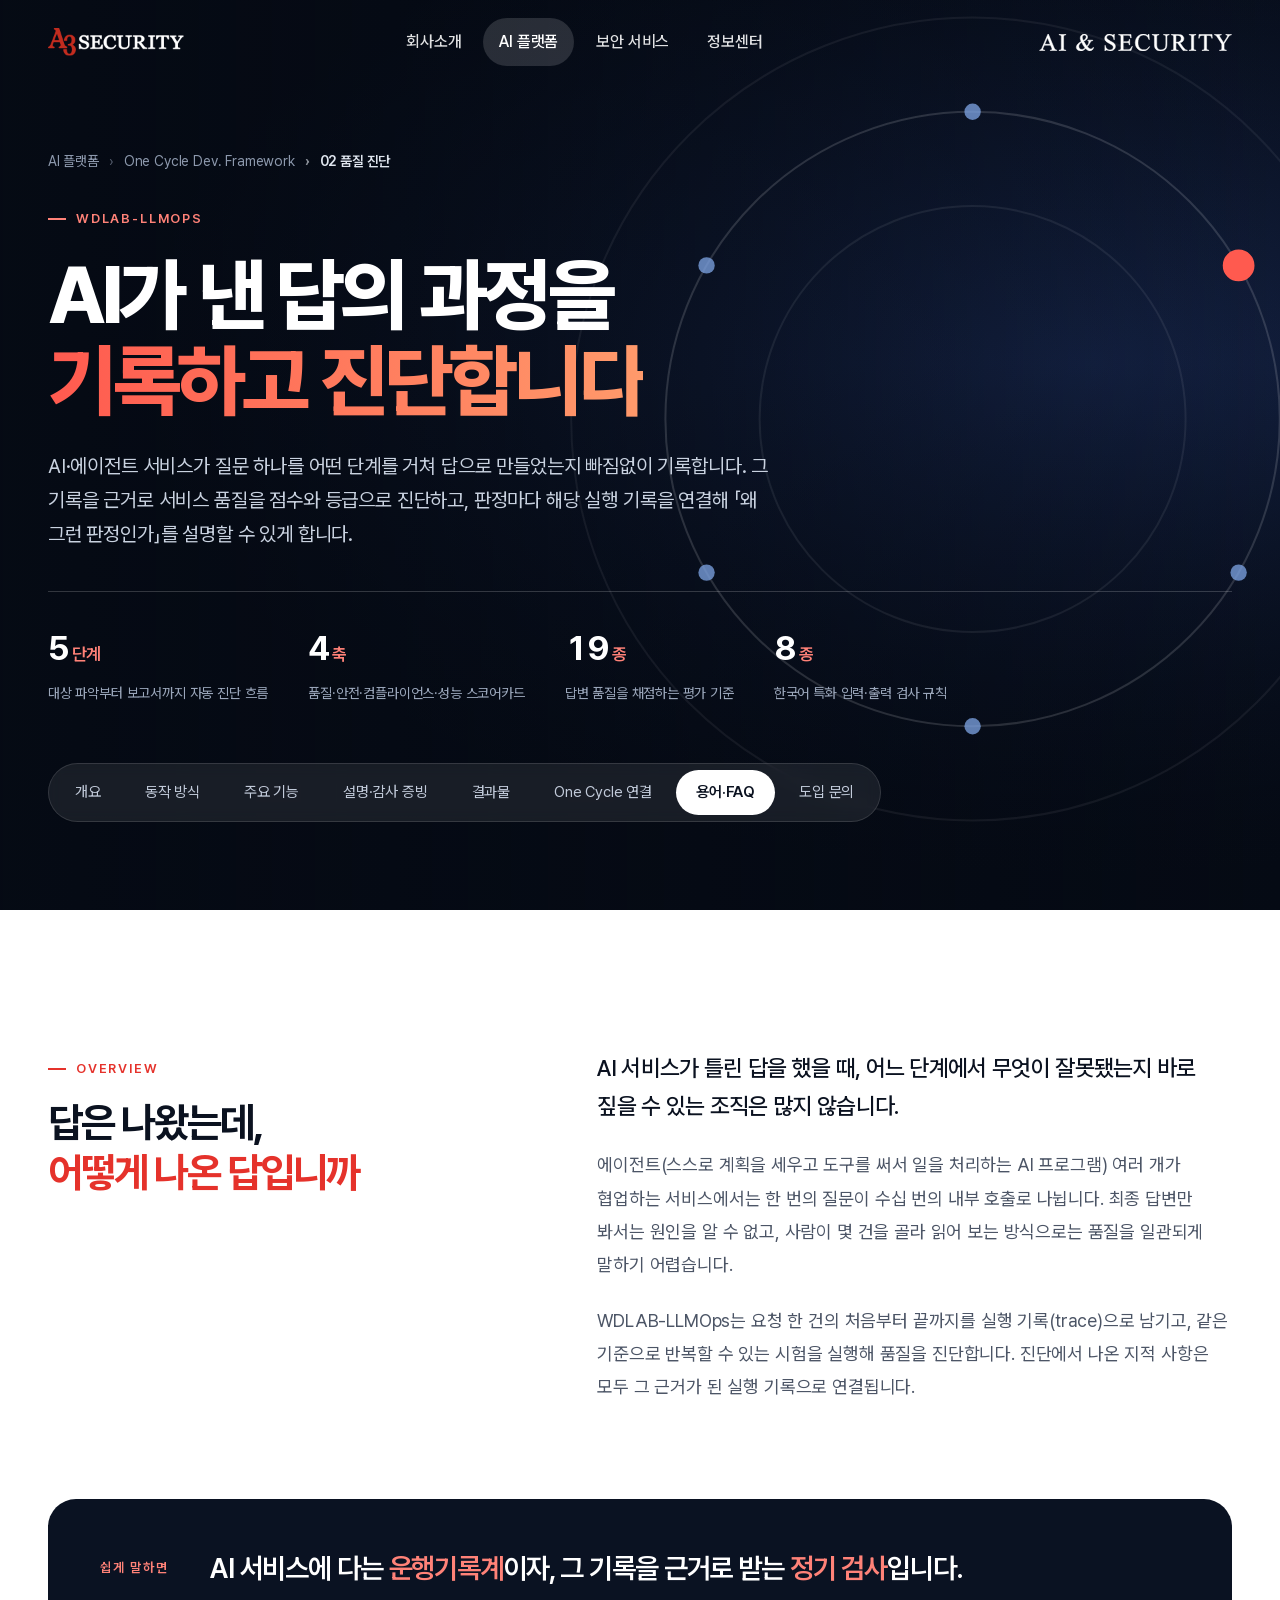
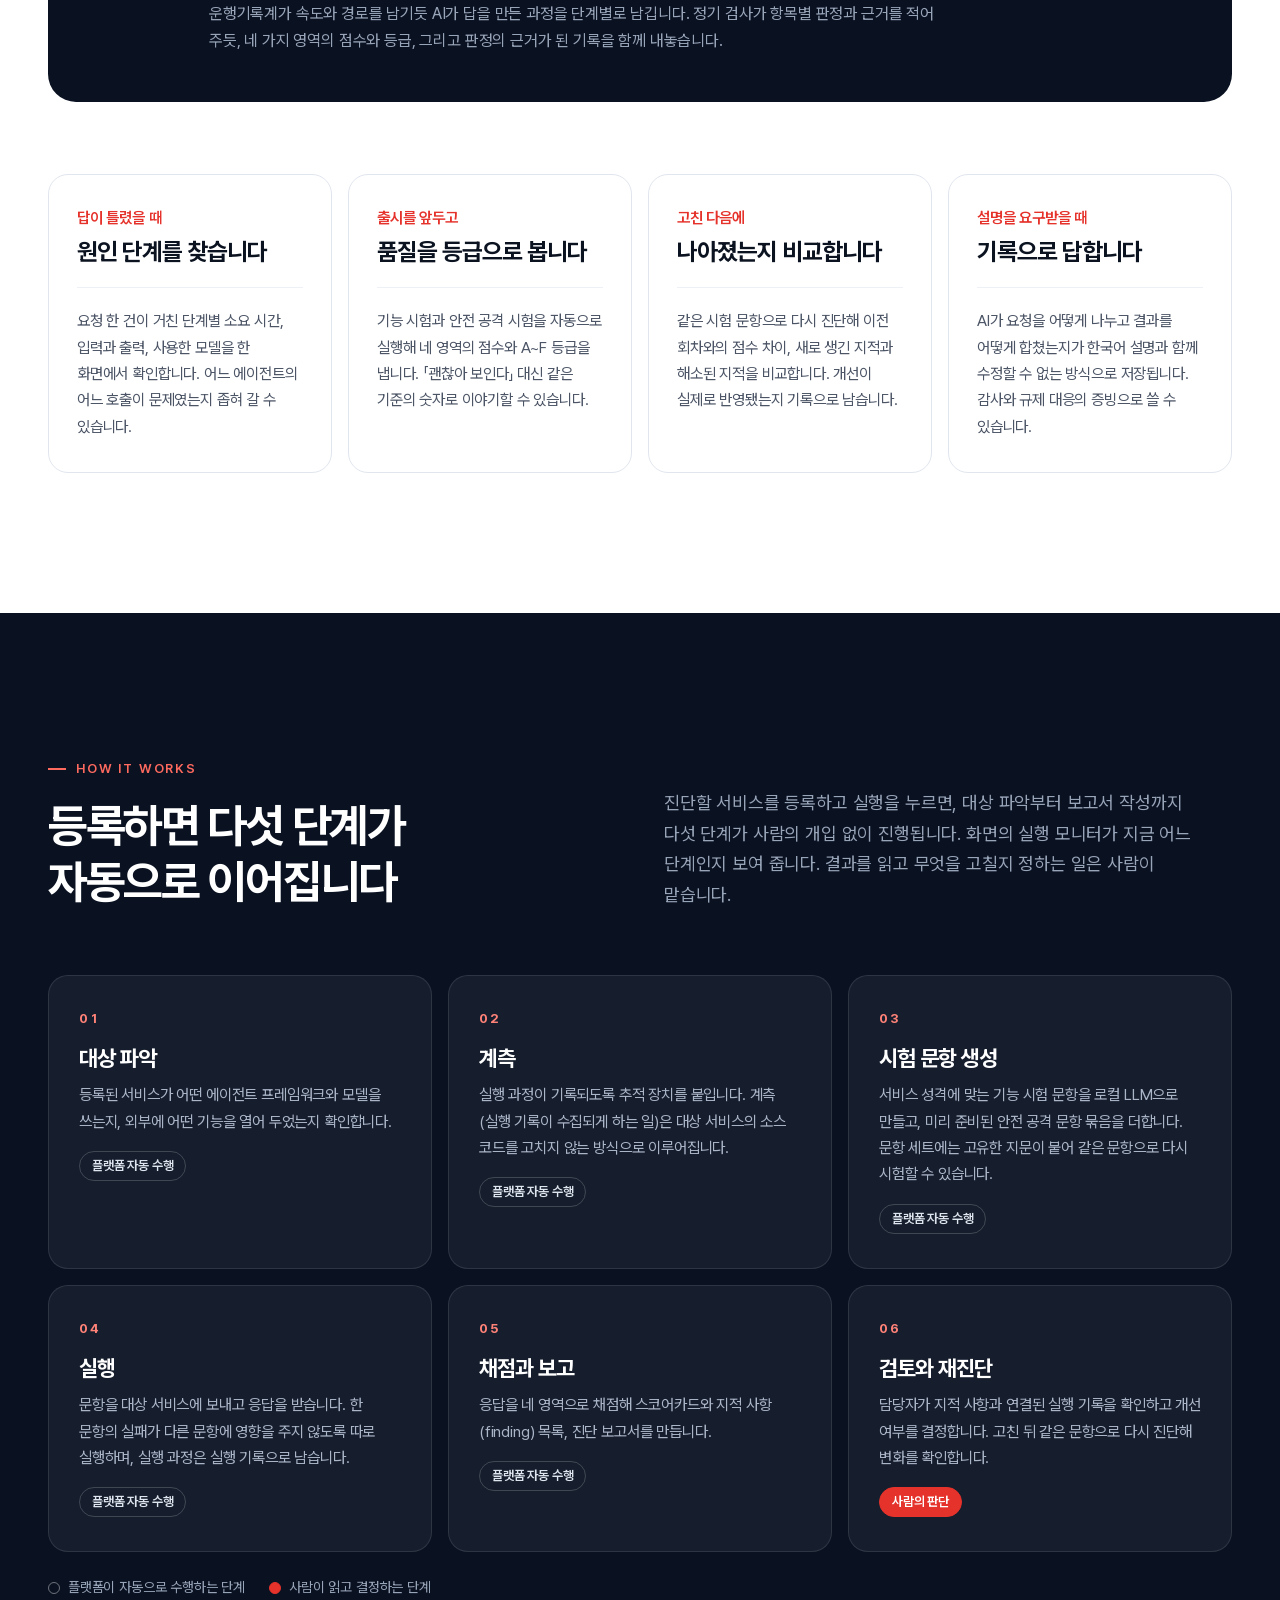
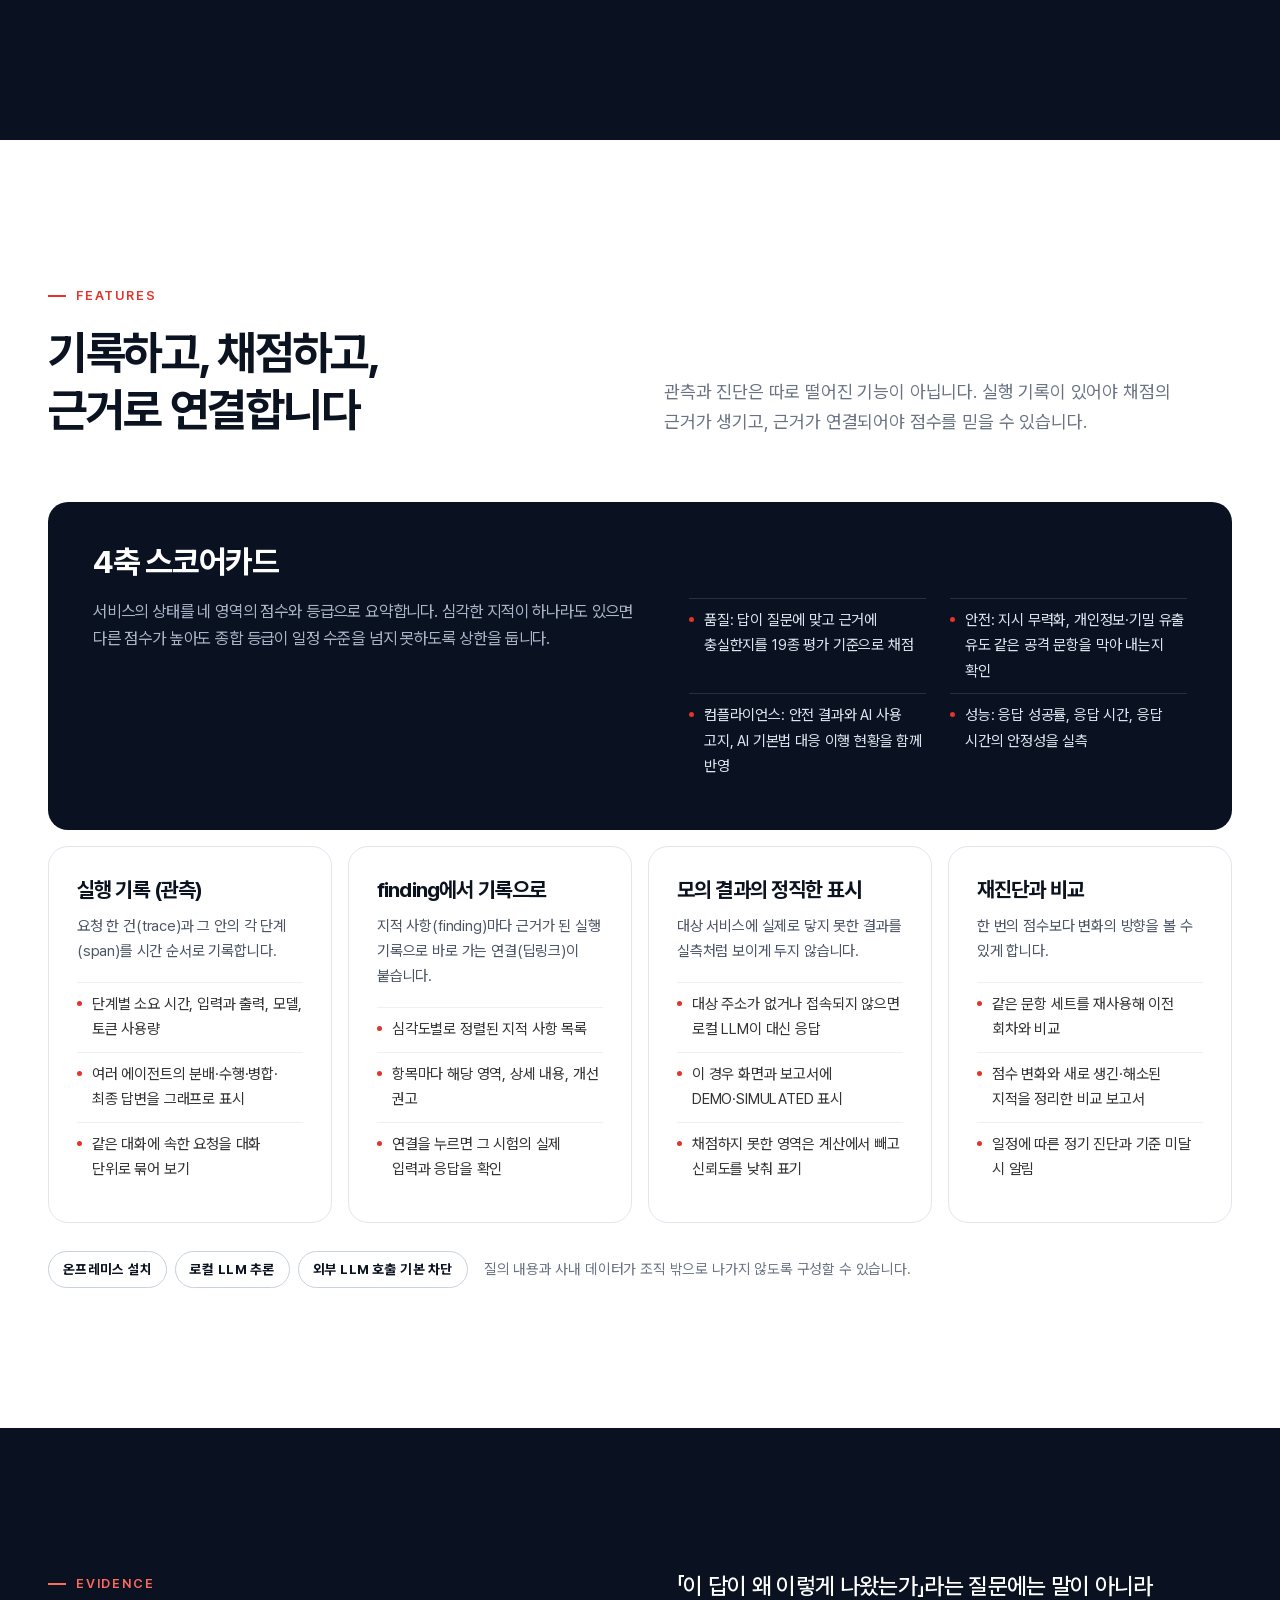
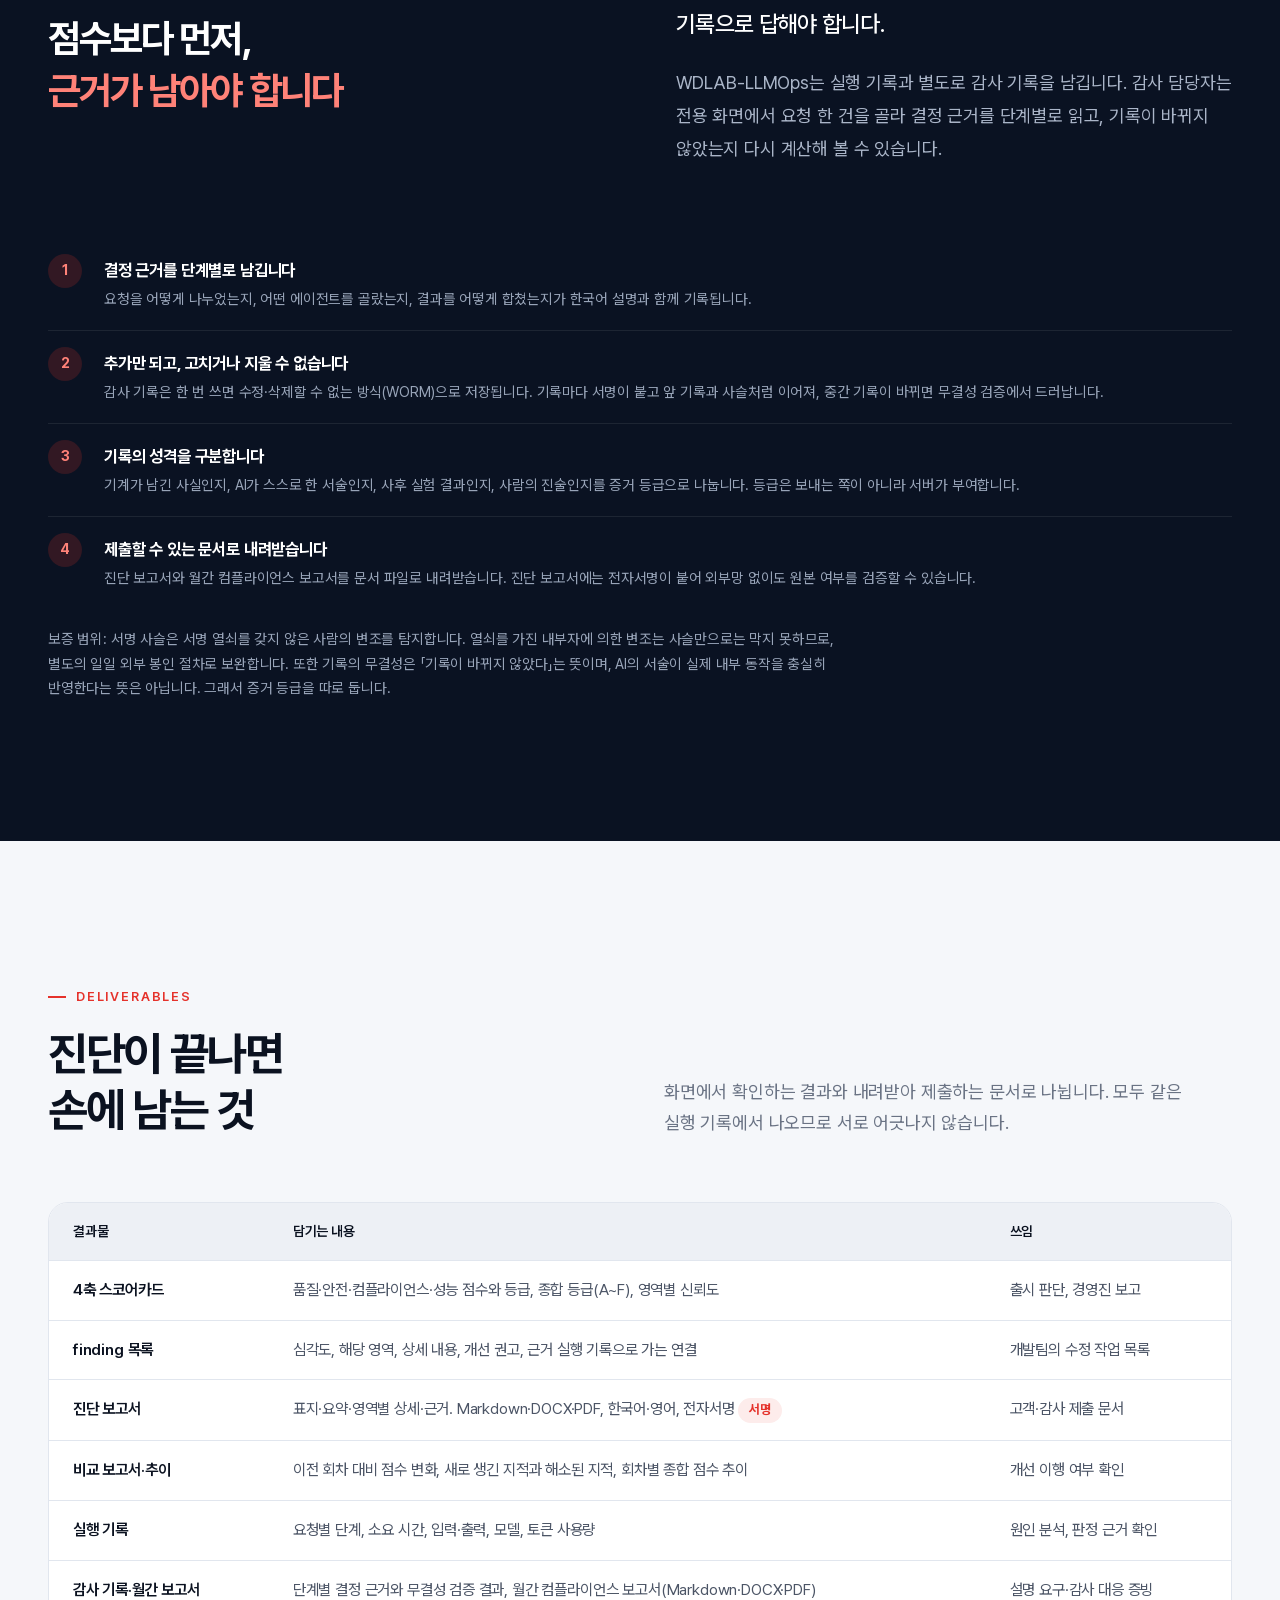
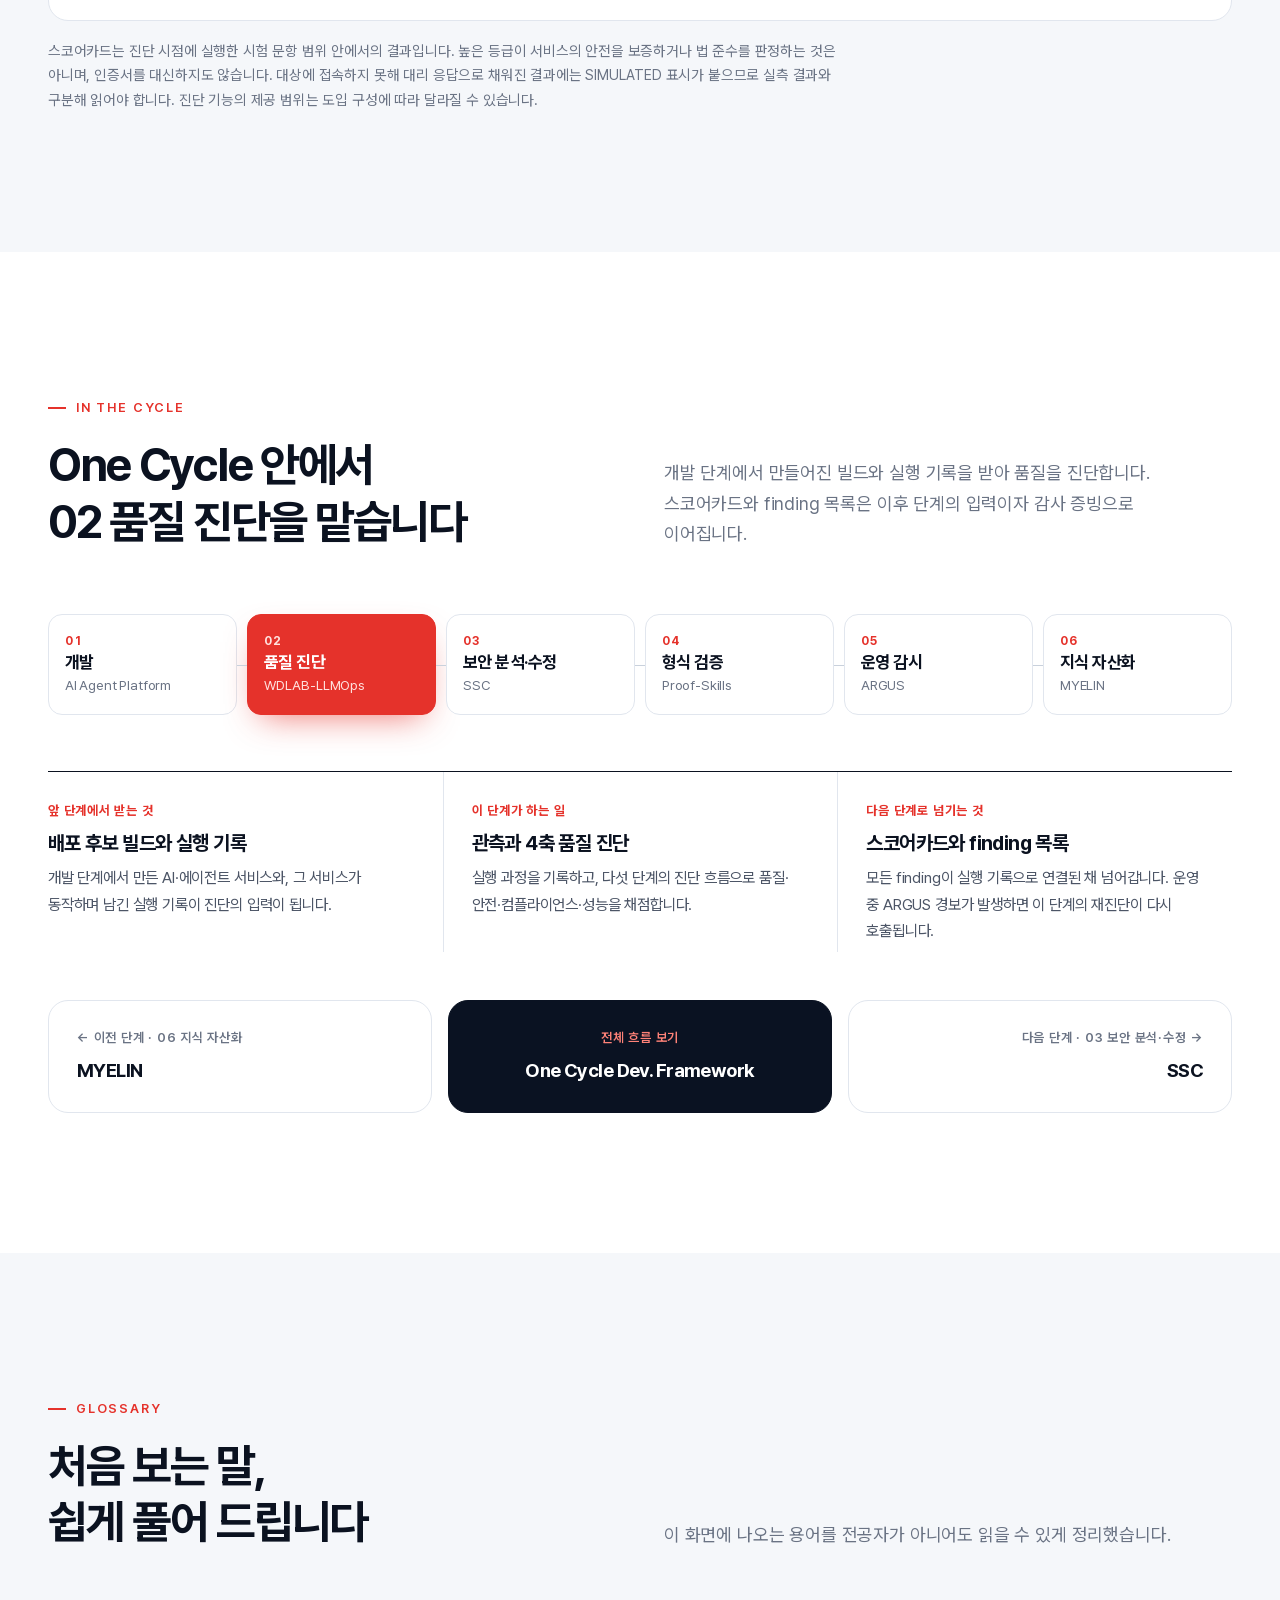
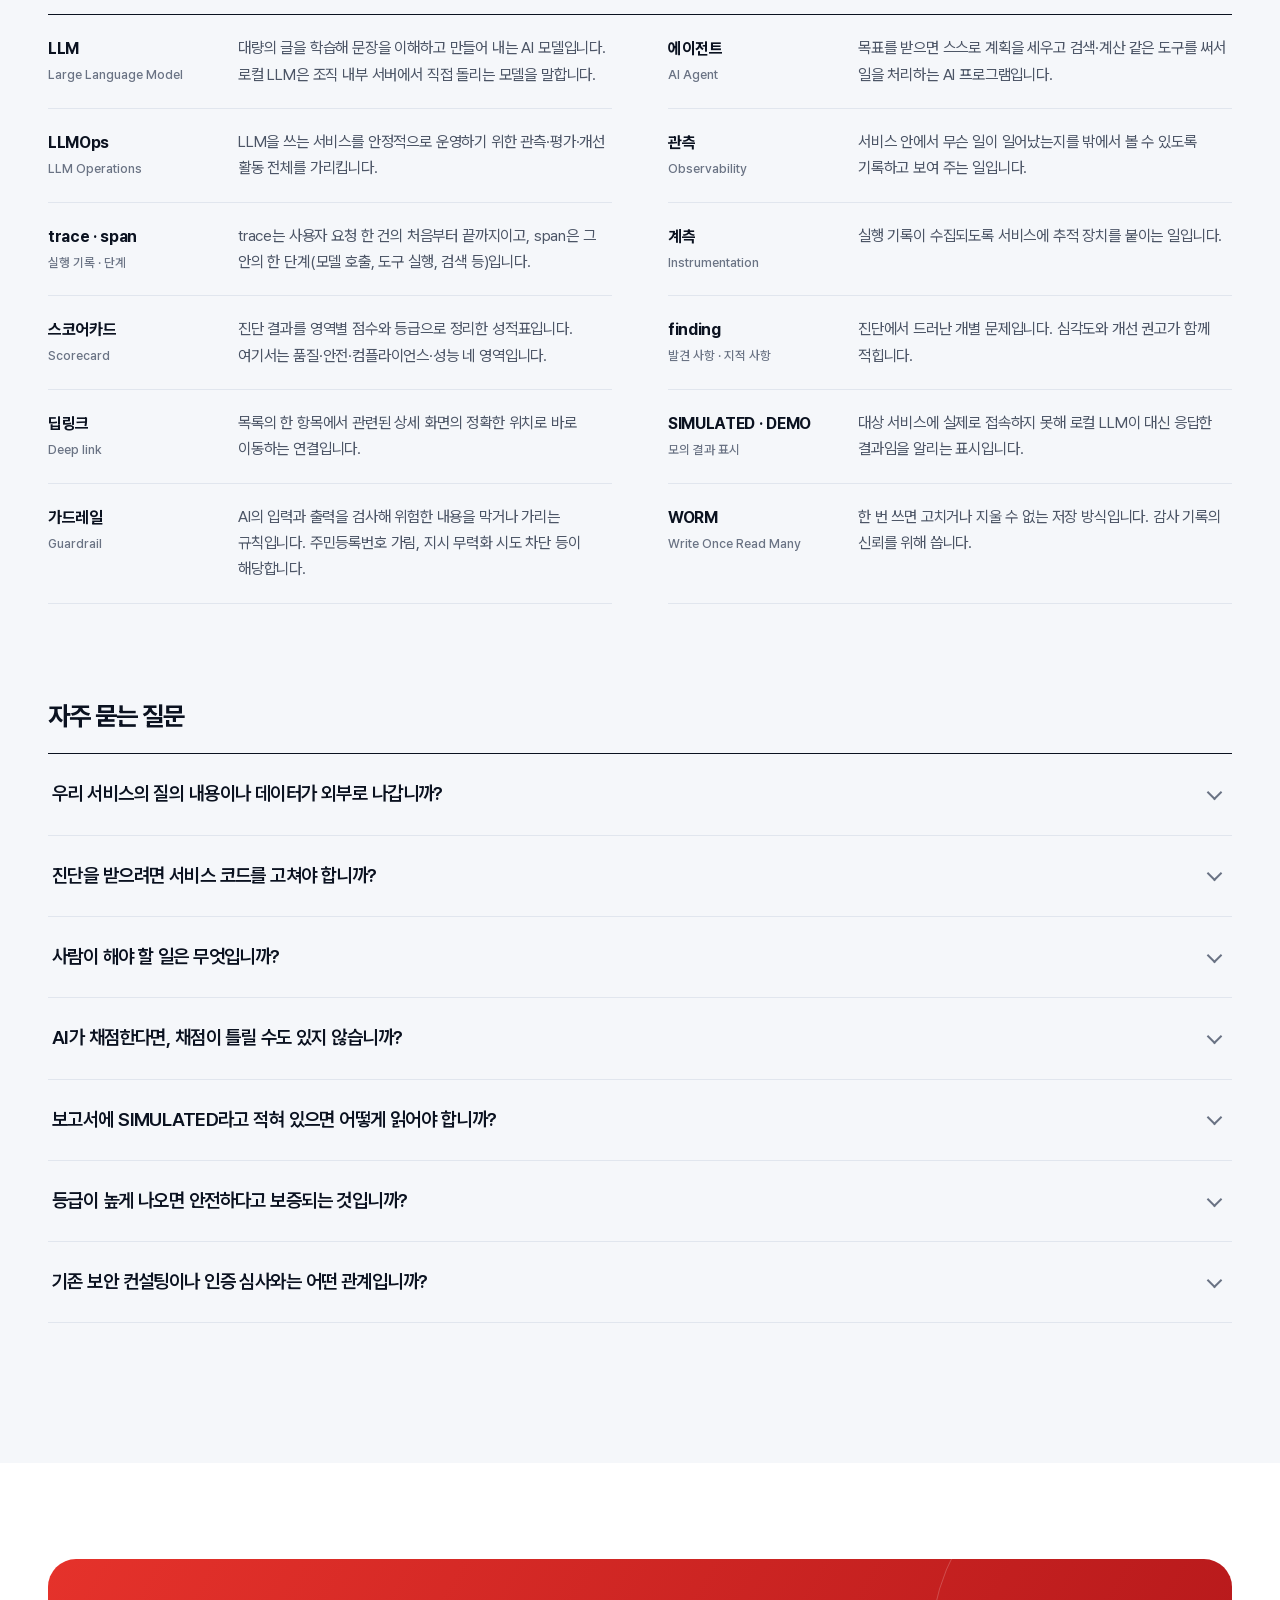
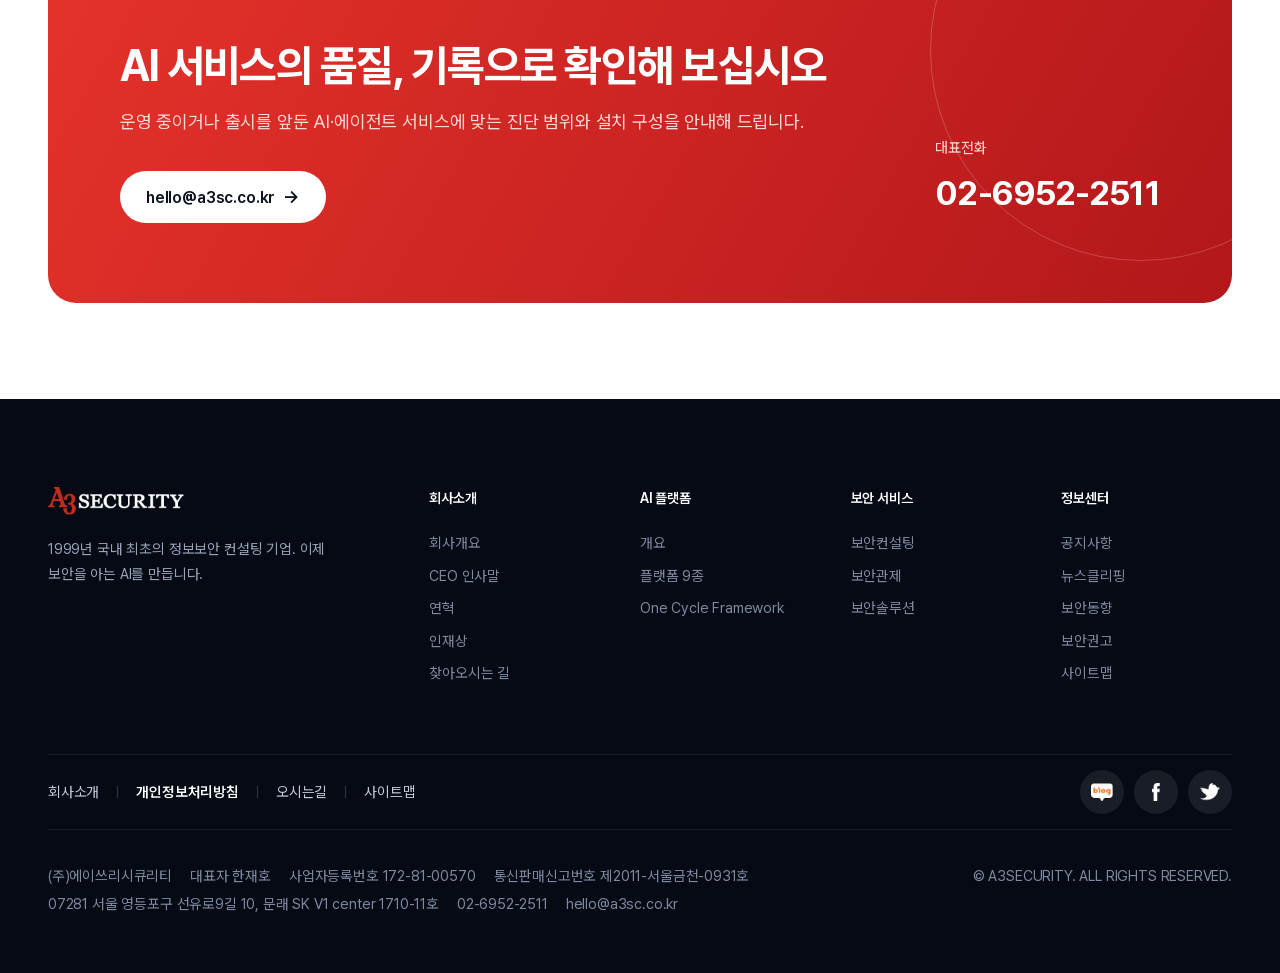
==== ISMA3SC003M6.html @ e101cd84 "Add WDLAB-LLMOps detail page for One Cycle Dev. Framework (02 품질 진단) Page body fragment, shared .pd-" ====
<!doctype html>
<html lang="ko">
<head>
<meta charset="utf-8">
<meta name="viewport" content="width=device-width, initial-scale=1">
<meta http-equiv="X-UA-Compatible" content="IE=Edge"/>
<meta name="description" content="AI·에이전트 서비스가 어떻게 답을 만들었는지 기록하고, 품질을 점수로 진단하는 WDLAB-LLMOps를 소개합니다. One Cycle Dev. Framework의 02 품질 진단 단계입니다.">
<meta name="keywords" content="소프트웨어,서비스,시스템,보안,유통,컨설팅">
<meta name="Classification" content="보안컨설팅 및 서비스 소프트웨어 개발,유통 및 판매 외">
<meta property="og:type" content="website">
<meta property="og:title" content="WDLAB-LLMOps · AI 서비스 품질 진단 | 에이쓰리시큐리티">
<meta property="og:site_name" content="에이쓰리시큐리티">
<meta property="og:image" content="/resources/images/A3/img/A3_favicon.png">
<meta property="og:description" content="AI·에이전트 서비스가 어떻게 답을 만들었는지 기록하고, 품질을 점수로 진단하는 WDLAB-LLMOps를 소개합니다. One Cycle Dev. Framework의 02 품질 진단 단계입니다.">

<meta property="og:url" content="https://www.a3sc.co.kr/a3sc/ISMA3SC003M6.do">
<meta property="al:web:url" content="https://www.a3sc.co.kr">
<meta name="robots" content="index,follow" />
<link rel="canonical" href="https://www.a3sc.co.kr/a3sc/ISMA3SC003M6.do">
<link rel="shortcut icon" href="/resources/images/A3/img/A3_favicon.png" />
<link rel="icon" href="/resources/images/A3/img/A3_favicon.png" />
<title>WDLAB-LLMOps · AI 서비스 품질 진단 | 에이쓰리시큐리티</title>

<style>@font-face{font-family:'Pretendard Variable';src:url(/resources/font/renewal/PretendardVariable.woff2) format('woff2-variations');font-weight:45 920;font-style:normal;font-display:swap}</style>
<link rel="stylesheet" href="/resources/css/A3/renewal/b.css">
<link rel="stylesheet" href="/resources/css/A3/renewal/onecycle_product.css">

</head>
<body>











<header class="gh"><div class="wrap"><a class="logo" href="/a3sc/ISMA3SC001M1.do"><img class="on-dark" src="/resources/images/A3/renewal/img/foot_logo.png" alt="A3 SECURITY"><img class="on-light" src="/resources/images/A3/renewal/img/logo.png" alt="A3 SECURITY"></a>
  <nav><a href="/a3sc/ISMA3SC002M1.do" class="">회사소개</a><a href="/a3sc/ISMA3SC003M4.do" class="on">AI 플랫폼</a><a href="/a3sc/ISMA3SC003M1.do" class="">보안 서비스</a><a href="/a3sc/ISMA3SC004M1.do?brdType=N" class="">정보센터</a></nav>
  <a class="pill red hcta" href="#contact">문의하기</a><span class="brand"><svg xmlns="http://www.w3.org/2000/svg" viewBox="-41 -41 16347 1438" role="img" aria-label="AI &amp; SECURITY"><path fill="currentColor" stroke="currentColor" stroke-width="41" stroke-linejoin="round" d="M937 902H412L320 1116Q286 1195 286 1234Q286 1265 315.5 1288.5Q345 1312 443 1319V1356H16V1319Q101 1304 126 1280Q177 1232 239 1085L716 -31H751L1223 1097Q1280 1233 1326.5 1273.5Q1373 1314 1456 1319V1356H921V1319Q1002 1315 1030.5 1292.0Q1059 1269 1059 1236Q1059 1192 1019 1097ZM909 828 679 280 443 828ZM2233.88 1319V1356H1652.88V1319H1700.88Q1784.88 1319 1822.88 1270Q1846.88 1238 1846.88 1116V240Q1846.88 137 1833.88 104Q1823.88 79 1792.88 61Q1748.88 37 1700.88 37H1652.88V0H2233.88V37H2184.88Q2101.88 37 2063.88 86Q2038.88 118 2038.88 240V1116Q2038.88 1219 2051.88 1252Q2061.88 1277 2093.88 1295Q2136.88 1319 2184.88 1319ZM4086.6400000000003 483H4506.64V520Q4419.64 527 4378.14 558.5Q4336.64 590 4248.64 749.0Q4160.64 908 4050.6400000000003 1046Q4139.64 1150 4209.64 1191.5Q4279.64 1233 4350.64 1233Q4419.64 1233 4467.64 1195.5Q4515.64 1158 4535.64 1085L4572.64 1112Q4535.64 1253 4453.64 1320.0Q4371.64 1387 4262.64 1387Q4180.64 1387 4096.14 1342.5Q4011.6400000000003 1298 3911.6400000000003 1192Q3787.6400000000003 1302 3688.1400000000003 1344.5Q3588.6400000000003 1387 3475.6400000000003 1387Q3310.6400000000003 1387 3213.6400000000003 1299.0Q3116.6400000000003 1211 3116.6400000000003 1089Q3116.6400000000003 968 3203.6400000000003 847.5Q3290.6400000000003 727 3530.6400000000003 598Q3483.6400000000003 494 3466.6400000000003 427.5Q3449.6400000000003 361 3449.6400000000003 300Q3449.6400000000003 129 3575.6400000000003 39Q3673.6400000000003 -31 3798.6400000000003 -31Q3917.6400000000003 -31 3992.6400000000003 39.5Q4067.6400000000003 110 4067.6400000000003 213Q4067.6400000000003 319 3995.1400000000003 399.0Q3922.6400000000003 479 3738.6400000000003 574Q3865.6400000000003 800 4003.6400000000003 988Q4179.64 778 4179.64 634Q4179.64 588 4149.64 552Q4127.64 525 4086.6400000000003 520ZM3704.6400000000003 509Q3828.6400000000003 450 3890.1400000000003 375.0Q3951.6400000000003 300 3951.6400000000003 208Q3951.6400000000003 136 3907.1400000000003 89.0Q3862.6400000000003 42 3796.6400000000003 42Q3709.6400000000003 42 3665.1400000000003 102.5Q3620.6400000000003 163 3620.6400000000003 221Q3620.6400000000003 270 3637.6400000000003 330.5Q3654.6400000000003 391 3704.6400000000003 509ZM3859.6400000000003 1134Q3727.6400000000003 954 3676.6400000000003 871.0Q3625.6400000000003 788 3564.6400000000003 665Q3444.6400000000003 734 3384.1400000000003 817.0Q3323.6400000000003 900 3323.6400000000003 997Q3323.6400000000003 1104 3392.6400000000003 1185.0Q3461.6400000000003 1266 3578.6400000000003 1266Q3641.6400000000003 1266 3700.1400000000003 1241.0Q3758.6400000000003 1216 3859.6400000000003 1134ZM6331.400000000001 -31V438H6294.400000000001Q6276.400000000001 303 6229.900000000001 223.0Q6183.400000000001 143 6097.400000000001 96.0Q6011.400000000001 49 5919.400000000001 49Q5815.400000000001 49 5747.400000000001 112.5Q5679.400000000001 176 5679.400000000001 257Q5679.400000000001 319 5722.400000000001 370Q5784.400000000001 445 6017.400000000001 570Q6207.400000000001 672 6276.900000000001 726.5Q6346.400000000001 781 6383.900000000001 855.0Q6421.400000000001 929 6421.400000000001 1010Q6421.400000000001 1164 6301.900000000001 1275.5Q6182.400000000001 1387 5994.400000000001 1387Q5935.400000000001 1387 5883.400000000001 1378Q5852.400000000001 1373 5754.900000000001 1341.5Q5657.400000000001 1310 5631.400000000001 1310Q5606.400000000001 1310 5591.900000000001 1325.0Q5577.400000000001 1340 5570.400000000001 1387H5533.400000000001V922H5570.400000000001Q5596.400000000001 1068 5640.400000000001 1140.5Q5684.400000000001 1213 5774.900000000001 1261.0Q5865.400000000001 1309 5973.400000000001 1309Q6098.400000000001 1309 6170.900000000001 1243.0Q6243.400000000001 1177 6243.400000000001 1087Q6243.400000000001 1037 6215.900000000001 986.0Q6188.400000000001 935 6130.400000000001 891Q6091.400000000001 861 5917.400000000001 763.5Q5743.400000000001 666 5669.900000000001 608.0Q5596.400000000001 550 5558.400000000001 480.0Q5520.400000000001 410 5520.400000000001 326Q5520.400000000001 180 5632.400000000001 74.5Q5744.400000000001 -31 5917.400000000001 -31Q6025.400000000001 -31 6146.400000000001 22Q6202.400000000001 47 6225.400000000001 47Q6251.400000000001 47 6267.900000000001 31.5Q6284.400000000001 16 6294.400000000001 -31ZM7082.280000000001 74V610H7380.280000000001Q7496.280000000001 610 7535.280000000001 575Q7587.280000000001 529 7593.280000000001 413H7630.280000000001V885H7593.280000000001Q7579.280000000001 786 7565.280000000001 758Q7547.280000000001 723 7506.280000000001 703.0Q7465.280000000001 683 7380.280000000001 683H7082.280000000001V1130Q7082.280000000001 1220 7090.280000000001 1239.5Q7098.280000000001 1259 7118.280000000001 1270.5Q7138.280000000001 1282 7194.280000000001 1282H7424.280000000001Q7539.280000000001 1282 7591.280000000001 1266.0Q7643.280000000001 1250 7691.280000000001 1203Q7753.280000000001 1141 7818.280000000001 1016H7858.280000000001L7741.280000000001 1356H6696.280000000001V1319H6744.280000000001Q6792.280000000001 1319 6835.280000000001 1296Q6867.280000000001 1280 6878.780000000001 1248.0Q6890.280000000001 1216 6890.280000000001 1117V236Q6890.280000000001 107 6864.280000000001 77Q6828.280000000001 37 6744.280000000001 37H6696.280000000001V0H7741.280000000001L7756.280000000001 297H7717.280000000001Q7696.280000000001 190 7670.780000000001 150.0Q7645.280000000001 110 7595.280000000001 89Q7555.280000000001 74 7454.280000000001 74ZM9261.16 -31 9292.16 430H9261.16Q9199.16 223 9084.16 132.0Q8969.16 41 8808.16 41Q8673.16 41 8564.16 109.5Q8455.16 178 8392.66 328.0Q8330.16 478 8330.16 701Q8330.16 885 8389.16 1020.0Q8448.16 1155 8566.66 1227.0Q8685.16 1299 8837.16 1299Q8969.16 1299 9070.16 1242.5Q9171.16 1186 9292.16 1018L9323.16 1038Q9221.16 1219 9085.16 1303.0Q8949.16 1387 8762.16 1387Q8425.16 1387 8240.16 1137Q8102.160000000001 951 8102.160000000001 699Q8102.160000000001 496 8193.16 326.0Q8284.16 156 8443.66 62.5Q8603.16 -31 8792.16 -31Q8939.16 -31 9082.16 41Q9124.16 63 9142.16 63Q9169.16 63 9189.16 44Q9215.16 17 9226.16 -31ZM10494.04 37V0H10974.04V37H10923.04Q10843.04 37 10800.04 104Q10779.04 135 10779.04 248V798Q10779.04 1002 10738.54 1114.5Q10698.04 1227 10579.54 1307.5Q10461.04 1388 10257.04 1388Q10035.04 1388 9920.04 1311.0Q9805.04 1234 9757.04 1104Q9725.04 1015 9725.04 770V240Q9725.04 115 9690.54 76.0Q9656.04 37 9579.04 37H9528.04V0H10114.04V37H10062.04Q9978.04 37 9942.04 90Q9917.04 126 9917.04 240V831Q9917.04 910 9931.54 1012.0Q9946.04 1114 9984.04 1171.0Q10022.04 1228 10093.54 1265.0Q10165.04 1302 10269.04 1302Q10402.04 1302 10507.04 1244.0Q10612.04 1186 10650.54 1095.5Q10689.04 1005 10689.04 789V240Q10689.04 113 10661.04 81Q10622.04 37 10545.04 37ZM12502.920000000002 1356H12140.920000000002L11681.920000000002 722Q11630.920000000002 724 11598.920000000002 724Q11585.920000000002 724 11570.920000000002 723.5Q11555.920000000002 723 11539.920000000002 722V1116Q11539.920000000002 1244 11567.920000000002 1275Q11605.920000000002 1319 11681.920000000002 1319H11734.920000000002V1356H11153.920000000002V1319H11204.920000000002Q11290.920000000002 1319 11327.920000000002 1263Q11348.920000000002 1232 11348.920000000002 1116V240Q11348.920000000002 112 11320.920000000002 81Q11281.920000000002 37 11204.920000000002 37H11153.920000000002V0H11647.920000000002Q11863.920000000002 0 11966.420000000002 31.5Q12068.920000000002 63 12140.420000000002 147.5Q12211.920000000002 232 12211.920000000002 349Q12211.920000000002 474 12130.420000000002 566.0Q12048.920000000002 658 11877.920000000002 696L12157.920000000002 1085Q12253.920000000002 1219 12322.920000000002 1263.0Q12391.920000000002 1307 12502.920000000002 1319ZM11539.920000000002 659Q11558.920000000002 659 11572.920000000002 659.5Q11586.920000000002 660 11595.920000000002 660Q11789.920000000002 660 11888.420000000002 576.0Q11986.920000000002 492 11986.920000000002 362Q11986.920000000002 235 11907.420000000002 155.5Q11827.920000000002 76 11696.920000000002 76Q11638.920000000002 76 11539.920000000002 95ZM13239.800000000003 1319V1356H12658.800000000003V1319H12706.800000000003Q12790.800000000003 1319 12828.800000000003 1270Q12852.800000000003 1238 12852.800000000003 1116V240Q12852.800000000003 137 12839.800000000003 104Q12829.800000000003 79 12798.800000000003 61Q12754.800000000003 37 12706.800000000003 37H12658.800000000003V0H13239.800000000003V37H13190.800000000003Q13107.800000000003 37 13069.800000000003 86Q13044.800000000003 118 13044.800000000003 240V1116Q13044.800000000003 1219 13057.800000000003 1252Q13067.800000000003 1277 13099.800000000003 1295Q13142.800000000003 1319 13190.800000000003 1319ZM14597.680000000002 0 14612.680000000002 318H14574.680000000002Q14563.680000000002 234 14544.680000000002 198Q14513.680000000002 140 14462.180000000002 112.5Q14410.680000000002 85 14326.680000000002 85H14135.680000000002V1121Q14135.680000000002 1246 14162.680000000002 1277Q14200.680000000002 1319 14279.680000000002 1319H14326.680000000002V1356H13751.680000000002V1319H13799.680000000002Q13885.680000000002 1319 13921.680000000002 1267Q13943.680000000002 1235 13943.680000000002 1121V85H13780.680000000002Q13685.680000000002 85 13645.680000000002 99Q13593.680000000002 118 13556.680000000002 172.0Q13519.680000000002 226 13512.680000000002 318H13474.680000000002L13490.680000000002 0ZM15762.560000000001 0H16235.560000000001V37H16209.560000000001Q16183.560000000001 37 16133.560000000001 60.0Q16083.560000000001 83 16042.560000000001 126.0Q16001.560000000001 169 15941.560000000001 266L15614.560000000001 781V1121Q15614.560000000001 1246 15642.560000000001 1277Q15680.560000000001 1319 15762.560000000001 1319H15806.560000000001V1356H15230.560000000001V1319H15278.560000000001Q15364.560000000001 1319 15400.560000000001 1267Q15422.560000000001 1235 15422.560000000001 1121V800L15050.560000000001 232Q14984.560000000001 132 14961.060000000001 107.0Q14937.560000000001 82 14863.560000000001 47Q14843.560000000001 37 14805.560000000001 37V0H15385.560000000001V37H15355.560000000001Q15308.560000000001 37 15269.060000000001 59.0Q15229.560000000001 81 15229.560000000001 125Q15229.560000000001 161 15290.560000000001 255L15573.560000000001 692L15839.560000000001 274Q15899.560000000001 180 15899.560000000001 134Q15899.560000000001 106 15885.060000000001 84.0Q15870.560000000001 62 15843.560000000001 49.5Q15816.560000000001 37 15762.560000000001 37Z"/></svg></span>
  <button type="button" class="menu" aria-label="전체 메뉴" aria-expanded="false" aria-controls="mnav"></button></div>
  <nav class="mnav" id="mnav" aria-label="전체 메뉴" hidden><div class="wrap"><div class="grp"><a class="h" href="/a3sc/ISMA3SC002M1.do">회사소개</a><ul><li><a href="/a3sc/ISMA3SC002M1.do">회사개요</a></li><li><a href="/a3sc/ISMA3SC002M2.do">CEO 인사말</a></li><li><a href="/a3sc/ISMA3SC002M3.do">연혁</a></li><li><a href="/a3sc/ISMA3SC002M4.do">인재상</a></li><li><a href="/a3sc/ISMA3SC002M5.do">찾아오시는 길</a></li><li><a href="https://www.saramin.co.kr/zf_user/company-info/view-inner-recruit?csn=ZU9zdmxNSTZCU0ViN1NJRC9NOGtPUT09" target="_blank" rel="noopener">채용공고 ↗</a></li></ul></div><div class="grp on"><a class="h" href="/a3sc/ISMA3SC003M4.do">AI 플랫폼</a><ul><li><a href="/a3sc/ISMA3SC003M4.do#intro">개요</a></li><li><a href="/a3sc/ISMA3SC003M4.do#strength">강점</a></li><li><a href="/a3sc/ISMA3SC003M4.do#lineup">플랫폼 9종</a></li><li><a href="/a3sc/ISMA3SC003M5.do">One Cycle Framework</a></li><li><a href="/a3sc/ISMA3SC003M4.do#contact">도입 문의</a></li></ul></div><div class="grp"><a class="h" href="/a3sc/ISMA3SC003M1.do">보안 서비스</a><ul><li><a href="/a3sc/ISMA3SC003M1.do">보안컨설팅</a></li><li><a href="/a3sc/ISMA3SC003M2.do">보안관제</a></li><li><a href="/a3sc/ISMA3SC003M3.do">보안솔루션</a></li></ul></div><div class="grp"><a class="h" href="/a3sc/ISMA3SC004M1.do?brdType=N">정보센터</a><ul><li><a href="/a3sc/ISMA3SC004M1.do?brdType=N">공지사항</a></li><li><a href="/a3sc/ISMA3SC004M1.do?brdType=C">뉴스클리핑</a></li><li><a href="/a3sc/ISMA3SC004M1.do?brdType=T">보안동향</a></li><li><a href="/a3sc/ISMA3SC004M1.do?brdType=R">보안권고</a></li></ul></div>
  <a class="pill red" href="#contact">문의하기</a></div></nav>
<script>/* 모바일 전체 메뉴 열고 닫기 */(function(){var b=document.querySelector('.gh .menu'),m=document.getElementById('mnav');if(!b||!m)return;function set(o){m.hidden=!o;b.setAttribute('aria-expanded',o);document.documentElement.classList.toggle('mnav-open',o)}b.addEventListener('click',function(){set(m.hidden)});m.addEventListener('click',function(e){if(e.target.closest('a'))set(false)});document.addEventListener('keydown',function(e){if(e.key==='Escape'&&!m.hidden){set(false);b.focus()}});matchMedia('(min-width:761px)').addEventListener('change',function(e){if(e.matches)set(false)})})()</script></header>

<main>
<!-- =========================================================
     WDLAB-LLMOps · 본문 (기존 레이아웃의 <main> … </main> 안에 넣는 부분)
     One Cycle Dev. Framework(ISMA3SC003M5)의 02 품질 진단 단계 상세 화면
     필요한 것: b.css 다음에 /resources/css/A3/renewal/onecycle_product.css
     ========================================================= -->
<section class="hero pd-hero" id="top">
  <div class="pd-orbit" aria-hidden="true"><svg viewBox="0 0 400 400" fill="none">
    <circle cx="200" cy="200" r="196" stroke="rgba(255,255,255,.06)"/>
    <circle cx="200" cy="200" r="150" stroke="rgba(255,255,255,.14)"/>
    <circle cx="200" cy="200" r="104" stroke="rgba(255,255,255,.07)"/>
    <circle class="dot" cx="200" cy="50" r="4"/><circle class="halo" cx="329.9" cy="125" r="7"/><circle class="me" cx="329.9" cy="125" r="7"/><circle class="dot" cx="329.9" cy="275" r="4"/><circle class="dot" cx="200" cy="350" r="4"/><circle class="dot" cx="70.1" cy="275" r="4"/><circle class="dot" cx="70.1" cy="125" r="4"/>
  </svg></div>
  <div class="wrap">
    <nav class="pd-crumb" aria-label="현재 위치"><a href="/a3sc/ISMA3SC003M4.do">AI 플랫폼</a><a href="/a3sc/ISMA3SC003M5.do">One Cycle Dev. Framework</a><b>02 품질 진단</b></nav>
    <span class="kicker">WDLAB-LLMOps</span>
    <h1>AI가 낸 답의 과정을<br><em>기록하고 진단합니다</em></h1>
    <p class="lede">AI·에이전트 서비스가 질문 하나를 어떤 단계를 거쳐 답으로 만들었는지 빠짐없이 기록합니다. 그 기록을 근거로 서비스 품질을 점수와 등급으로 진단하고, 판정마다 해당 실행 기록을 연결해 「왜 그런 판정인가」를 설명할 수 있게 합니다.</p>
    <div class="hero-meta">
      <div><b>5<small>단계</small></b><span>대상 파악부터 보고서까지 자동 진단 흐름</span></div>
      <div><b>4<small>축</small></b><span>품질·안전·컴플라이언스·성능 스코어카드</span></div>
      <div><b>19<small>종</small></b><span>답변 품질을 채점하는 평가 기준</span></div>
      <div><b>8<small>종</small></b><span>한국어 특화 입력·출력 검사 규칙</span></div>
    </div>
    <nav class="subnav" id="pd-subnav"><a href="#intro" class="on">개요</a><a href="#how">동작 방식</a><a href="#features">주요 기능</a><a href="#evidence">설명·감사 증빙</a><a href="#output">결과물</a><a href="#cycle">One Cycle 연결</a><a href="#terms">용어·FAQ</a><a href="#contact">도입 문의</a></nav>
  </div>
</section>

<!-- 개요: 무엇이고, 왜 필요한가 -->
<section class="sec"><div class="wrap pd-anchor" id="intro">
  <div class="intro"><div><span class="kicker">Overview</span><h2>답은 나왔는데,<br><em>어떻게 나온 답입니까</em></h2></div>
    <div class="prose"><p class="big">AI 서비스가 틀린 답을 했을 때, 어느 단계에서 무엇이 잘못됐는지 바로 짚을 수 있는 조직은 많지 않습니다.</p>
    <p>에이전트(스스로 계획을 세우고 도구를 써서 일을 처리하는 AI 프로그램) 여러 개가 협업하는 서비스에서는 한 번의 질문이 수십 번의 내부 호출로 나뉩니다. 최종 답변만 봐서는 원인을 알 수 없고, 사람이 몇 건을 골라 읽어 보는 방식으로는 품질을 일관되게 말하기 어렵습니다.</p>
    <p>WDLAB-LLMOps는 요청 한 건의 처음부터 끝까지를 실행 기록(trace)으로 남기고, 같은 기준으로 반복할 수 있는 시험을 실행해 품질을 진단합니다. 진단에서 나온 지적 사항은 모두 그 근거가 된 실행 기록으로 연결됩니다.</p></div></div>
  <div class="pd-plain"><span class="lb">쉽게 말하면</span>
    <p>AI 서비스에 다는 <em>운행기록계</em>이자, 그 기록을 근거로 받는 <em>정기 검사</em>입니다.</p>
    <small>운행기록계가 속도와 경로를 남기듯 AI가 답을 만든 과정을 단계별로 남깁니다. 정기 검사가 항목별 판정과 근거를 적어 주듯, 네 가지 영역의 점수와 등급, 그리고 판정의 근거가 된 기록을 함께 내놓습니다.</p></div>
  <div class="pd-cards">
    <article><div class="ft"><span>답이 틀렸을 때</span><b>원인 단계를 찾습니다</b></div><p>요청 한 건이 거친 단계별 소요 시간, 입력과 출력, 사용한 모델을 한 화면에서 확인합니다. 어느 에이전트의 어느 호출이 문제였는지 좁혀 갈 수 있습니다.</p></article>
    <article><div class="ft"><span>출시를 앞두고</span><b>품질을 등급으로 봅니다</b></div><p>기능 시험과 안전 공격 시험을 자동으로 실행해 네 영역의 점수와 A~F 등급을 냅니다. 「괜찮아 보인다」 대신 같은 기준의 숫자로 이야기할 수 있습니다.</p></article>
    <article><div class="ft"><span>고친 다음에</span><b>나아졌는지 비교합니다</b></div><p>같은 시험 문항으로 다시 진단해 이전 회차와의 점수 차이, 새로 생긴 지적과 해소된 지적을 비교합니다. 개선이 실제로 반영됐는지 기록으로 남습니다.</p></article>
    <article><div class="ft"><span>설명을 요구받을 때</span><b>기록으로 답합니다</b></div><p>AI가 요청을 어떻게 나누고 결과를 어떻게 합쳤는지가 한국어 설명과 함께 수정할 수 없는 방식으로 저장됩니다. 감사와 규제 대응의 증빙으로 쓸 수 있습니다.</p></article>
  </div>
</div></section>

<!-- 동작 방식 -->
<section class="sec dark"><div class="wrap pd-anchor" id="how">
  <div class="sec-h"><div><span class="kicker">How it works</span><h2>등록하면 다섯 단계가<br>자동으로 이어집니다</h2></div><p>진단할 서비스를 등록하고 실행을 누르면, 대상 파악부터 보고서 작성까지 다섯 단계가 사람의 개입 없이 진행됩니다. 화면의 실행 모니터가 지금 어느 단계인지 보여 줍니다. 결과를 읽고 무엇을 고칠지 정하는 일은 사람이 맡습니다.</p></div>
  <ol class="pd-steps">
    <li><b>대상 파악</b><p>등록된 서비스가 어떤 에이전트 프레임워크와 모델을 쓰는지, 외부에 어떤 기능을 열어 두었는지 확인합니다.</p><span class="who">플랫폼 자동 수행</span></li>
    <li><b>계측</b><p>실행 과정이 기록되도록 추적 장치를 붙입니다. 계측(실행 기록이 수집되게 하는 일)은 대상 서비스의 소스 코드를 고치지 않는 방식으로 이루어집니다.</p><span class="who">플랫폼 자동 수행</span></li>
    <li><b>시험 문항 생성</b><p>서비스 성격에 맞는 기능 시험 문항을 로컬 LLM으로 만들고, 미리 준비된 안전 공격 문항 묶음을 더합니다. 문항 세트에는 고유한 지문이 붙어 같은 문항으로 다시 시험할 수 있습니다.</p><span class="who">플랫폼 자동 수행</span></li>
    <li><b>실행</b><p>문항을 대상 서비스에 보내고 응답을 받습니다. 한 문항의 실패가 다른 문항에 영향을 주지 않도록 따로 실행하며, 실행 과정은 실행 기록으로 남습니다.</p><span class="who">플랫폼 자동 수행</span></li>
    <li><b>채점과 보고</b><p>응답을 네 영역으로 채점해 스코어카드와 지적 사항(finding) 목록, 진단 보고서를 만듭니다.</p><span class="who">플랫폼 자동 수행</span></li>
    <li><b>검토와 재진단</b><p>담당자가 지적 사항과 연결된 실행 기록을 확인하고 개선 여부를 결정합니다. 고친 뒤 같은 문항으로 다시 진단해 변화를 확인합니다.</p><span class="who h">사람의 판단</span></li>
  </ol>
  <div class="pd-legend"><span>플랫폼이 자동으로 수행하는 단계</span><span class="h">사람이 읽고 결정하는 단계</span></div>
</div></section>

<!-- 주요 기능 -->
<section class="sec"><div class="wrap pd-anchor" id="features">
  <div class="sec-h"><div><span class="kicker">Features</span><h2>기록하고, 채점하고,<br>근거로 연결합니다</h2></div><p>관측과 진단은 따로 떨어진 기능이 아닙니다. 실행 기록이 있어야 채점의 근거가 생기고, 근거가 연결되어야 점수를 믿을 수 있습니다.</p></div>
  <div class="rf">
    <article class="lead"><h3>4축 스코어카드</h3>
      <p>서비스의 상태를 네 영역의 점수와 등급으로 요약합니다. 심각한 지적이 하나라도 있으면 다른 점수가 높아도 종합 등급이 일정 수준을 넘지 못하도록 상한을 둡니다.</p>
      <ul><li>품질: 답이 질문에 맞고 근거에 충실한지를 19종 평가 기준으로 채점</li><li>안전: 지시 무력화, 개인정보·기밀 유출 유도 같은 공격 문항을 막아 내는지 확인</li><li>컴플라이언스: 안전 결과와 AI 사용 고지, AI 기본법 대응 이행 현황을 함께 반영</li><li>성능: 응답 성공률, 응답 시간, 응답 시간의 안정성을 실측</li></ul></article>
    <article><h3>실행 기록 (관측)</h3><p>요청 한 건(trace)과 그 안의 각 단계(span)를 시간 순서로 기록합니다.</p><ul><li>단계별 소요 시간, 입력과 출력, 모델, 토큰 사용량</li><li>여러 에이전트의 분배·수행·병합·최종 답변을 그래프로 표시</li><li>같은 대화에 속한 요청을 대화 단위로 묶어 보기</li></ul></article>
    <article><h3>finding에서 기록으로</h3><p>지적 사항(finding)마다 근거가 된 실행 기록으로 바로 가는 연결(딥링크)이 붙습니다.</p><ul><li>심각도별로 정렬된 지적 사항 목록</li><li>항목마다 해당 영역, 상세 내용, 개선 권고</li><li>연결을 누르면 그 시험의 실제 입력과 응답을 확인</li></ul></article>
    <article><h3>모의 결과의 정직한 표시</h3><p>대상 서비스에 실제로 닿지 못한 결과를 실측처럼 보이게 두지 않습니다.</p><ul><li>대상 주소가 없거나 접속되지 않으면 로컬 LLM이 대신 응답</li><li>이 경우 화면과 보고서에 DEMO·SIMULATED 표시</li><li>채점하지 못한 영역은 계산에서 빼고 신뢰도를 낮춰 표기</li></ul></article>
    <article><h3>재진단과 비교</h3><p>한 번의 점수보다 변화의 방향을 볼 수 있게 합니다.</p><ul><li>같은 문항 세트를 재사용해 이전 회차와 비교</li><li>점수 변화와 새로 생긴·해소된 지적을 정리한 비교 보고서</li><li>일정에 따른 정기 진단과 기준 미달 시 알림</li></ul></article>
  </div>
  <div class="pd-tags"><span>온프레미스 설치</span><span>로컬 LLM 추론</span><span>외부 LLM 호출 기본 차단</span><em>질의 내용과 사내 데이터가 조직 밖으로 나가지 않도록 구성할 수 있습니다.</em></div>
</div></section>

<!-- 설명·감사 증빙 -->
<section class="sec dark"><div class="wrap pd-anchor" id="evidence">
  <div class="pd-principle">
    <div><span class="kicker">Evidence</span><p class="quote">점수보다 먼저,<br><em>근거가 남아야 합니다</em></p></div>
    <div class="prose"><p class="big">「이 답이 왜 이렇게 나왔는가」라는 질문에는 말이 아니라 기록으로 답해야 합니다.</p>
    <p>WDLAB-LLMOps는 실행 기록과 별도로 감사 기록을 남깁니다. 감사 담당자는 전용 화면에서 요청 한 건을 골라 결정 근거를 단계별로 읽고, 기록이 바뀌지 않았는지 다시 계산해 볼 수 있습니다.</p></div>
  </div>
  <ol class="pd-chain">
    <li><b>결정 근거를 단계별로 남깁니다</b><span>요청을 어떻게 나누었는지, 어떤 에이전트를 골랐는지, 결과를 어떻게 합쳤는지가 한국어 설명과 함께 기록됩니다.</span></li>
    <li><b>추가만 되고, 고치거나 지울 수 없습니다</b><span>감사 기록은 한 번 쓰면 수정·삭제할 수 없는 방식(WORM)으로 저장됩니다. 기록마다 서명이 붙고 앞 기록과 사슬처럼 이어져, 중간 기록이 바뀌면 무결성 검증에서 드러납니다.</span></li>
    <li><b>기록의 성격을 구분합니다</b><span>기계가 남긴 사실인지, AI가 스스로 한 서술인지, 사후 실험 결과인지, 사람의 진술인지를 증거 등급으로 나눕니다. 등급은 보내는 쪽이 아니라 서버가 부여합니다.</span></li>
    <li><b>제출할 수 있는 문서로 내려받습니다</b><span>진단 보고서와 월간 컴플라이언스 보고서를 문서 파일로 내려받습니다. 진단 보고서에는 전자서명이 붙어 외부망 없이도 원본 여부를 검증할 수 있습니다.</span></li>
  </ol>
  <p class="pd-note">보증 범위: 서명 사슬은 서명 열쇠를 갖지 않은 사람의 변조를 탐지합니다. 열쇠를 가진 내부자에 의한 변조는 사슬만으로는 막지 못하므로, 별도의 일일 외부 봉인 절차로 보완합니다. 또한 기록의 무결성은 「기록이 바뀌지 않았다」는 뜻이며, AI의 서술이 실제 내부 동작을 충실히 반영한다는 뜻은 아닙니다. 그래서 증거 등급을 따로 둡니다.</p>
</div></section>

<!-- 결과물 -->
<section class="sec soft"><div class="wrap pd-anchor" id="output">
  <div class="sec-h"><div><span class="kicker">Deliverables</span><h2>진단이 끝나면<br>손에 남는 것</h2></div><p>화면에서 확인하는 결과와 내려받아 제출하는 문서로 나뉩니다. 모두 같은 실행 기록에서 나오므로 서로 어긋나지 않습니다.</p></div>
  <div class="pd-tw"><table class="pd-table"><thead><tr><th scope="col">결과물</th><th scope="col">담기는 내용</th><th scope="col">쓰임</th></tr></thead><tbody>
    <tr><th scope="row">4축 스코어카드</th><td>품질·안전·컴플라이언스·성능 점수와 등급, 종합 등급(A~F), 영역별 신뢰도</td><td>출시 판단, 경영진 보고</td></tr>
    <tr><th scope="row">finding 목록</th><td>심각도, 해당 영역, 상세 내용, 개선 권고, 근거 실행 기록으로 가는 연결</td><td>개발팀의 수정 작업 목록</td></tr>
    <tr><th scope="row">진단 보고서</th><td>표지·요약·영역별 상세·근거. Markdown·DOCX·PDF, 한국어·영어, 전자서명 <span class="st">서명</span></td><td>고객·감사 제출 문서</td></tr>
    <tr><th scope="row">비교 보고서·추이</th><td>이전 회차 대비 점수 변화, 새로 생긴 지적과 해소된 지적, 회차별 종합 점수 추이</td><td>개선 이행 여부 확인</td></tr>
    <tr><th scope="row">실행 기록</th><td>요청별 단계, 소요 시간, 입력·출력, 모델, 토큰 사용량</td><td>원인 분석, 판정 근거 확인</td></tr>
    <tr><th scope="row">감사 기록·월간 보고서</th><td>단계별 결정 근거와 무결성 검증 결과, 월간 컴플라이언스 보고서(Markdown·DOCX·PDF)</td><td>설명 요구·감사 대응 증빙</td></tr>
  </tbody></table></div>
  <p class="pd-note">스코어카드는 진단 시점에 실행한 시험 문항 범위 안에서의 결과입니다. 높은 등급이 서비스의 안전을 보증하거나 법 준수를 판정하는 것은 아니며, 인증서를 대신하지도 않습니다. 대상에 접속하지 못해 대리 응답으로 채워진 결과에는 SIMULATED 표시가 붙으므로 실측 결과와 구분해 읽어야 합니다. 진단 기능의 제공 범위는 도입 구성에 따라 달라질 수 있습니다.</p>
</div></section>

<!-- One Cycle 안에서의 자리 (이 구역의 pd-loop 와 pd-nav 는 다섯 화면 공통: 고치지 않는다) -->
<section class="sec"><div class="wrap pd-anchor" id="cycle">
  <div class="sec-h"><div><span class="kicker">In the cycle</span><h2>One Cycle 안에서<br>02 품질 진단을 맡습니다</h2></div><p>개발 단계에서 만들어진 빌드와 실행 기록을 받아 품질을 진단합니다. 스코어카드와 finding 목록은 이후 단계의 입력이자 감사 증빙으로 이어집니다.</p></div>
  <ol class="pd-loop" aria-label="One Cycle 여섯 단계">
    <li><div class="cell"><i>01</i><b>개발</b><span>AI Agent Platform</span></div></li>
    <li class="on" aria-current="step"><div class="cell"><i>02</i><b>품질 진단</b><span>WDLAB-LLMOps</span></div></li>
    <li><a class="cell" href="/a3sc/ISMA3SC003M7.do"><i>03</i><b>보안 분석·수정</b><span>SSC</span></a></li>
    <li><a class="cell" href="/a3sc/ISMA3SC003M8.do"><i>04</i><b>형식 검증</b><span>Proof-Skills</span></a></li>
    <li><a class="cell" href="/a3sc/ISMA3SC003M9.do"><i>05</i><b>운영 감시</b><span>ARGUS</span></a></li>
    <li><a class="cell" href="/a3sc/ISMA3SC003M10.do"><i>06</i><b>지식 자산화</b><span>MYELIN</span></a></li>
  </ol>
  <div class="pd-io">
    <div><small>앞 단계에서 받는 것</small><b>배포 후보 빌드와 실행 기록</b><span>개발 단계에서 만든 AI·에이전트 서비스와, 그 서비스가 동작하며 남긴 실행 기록이 진단의 입력이 됩니다.</span></div>
    <div><small>이 단계가 하는 일</small><b>관측과 4축 품질 진단</b><span>실행 과정을 기록하고, 다섯 단계의 진단 흐름으로 품질·안전·컴플라이언스·성능을 채점합니다.</span></div>
    <div><small>다음 단계로 넘기는 것</small><b>스코어카드와 finding 목록</b><span>모든 finding이 실행 기록으로 연결된 채 넘어갑니다. 운영 중 ARGUS 경보가 발생하면 이 단계의 재진단이 다시 호출됩니다.</span></div>
  </div>
  <nav class="pd-nav" aria-label="다른 플랫폼">
    <a class="prev" href="/a3sc/ISMA3SC003M10.do"><small>← 이전 단계 · 06 지식 자산화</small><b>MYELIN</b></a>
    <a class="home" href="/a3sc/ISMA3SC003M5.do#stages"><small>전체 흐름 보기</small><b>One Cycle Dev. Framework</b></a>
    <a class="next" href="/a3sc/ISMA3SC003M7.do"><small>다음 단계 · 03 보안 분석·수정 →</small><b>SSC</b></a>
  </nav>
</div></section>

<!-- 용어 풀이 · 자주 묻는 질문 -->
<section class="sec soft"><div class="wrap pd-anchor" id="terms">
  <div class="sec-h"><div><span class="kicker">Glossary</span><h2>처음 보는 말,<br>쉽게 풀어 드립니다</h2></div><p>이 화면에 나오는 용어를 전공자가 아니어도 읽을 수 있게 정리했습니다.</p></div>
  <dl class="pd-terms">
    <div><dt>LLM<small>Large Language Model</small></dt><dd>대량의 글을 학습해 문장을 이해하고 만들어 내는 AI 모델입니다. 로컬 LLM은 조직 내부 서버에서 직접 돌리는 모델을 말합니다.</dd></div>
    <div><dt>에이전트<small>AI Agent</small></dt><dd>목표를 받으면 스스로 계획을 세우고 검색·계산 같은 도구를 써서 일을 처리하는 AI 프로그램입니다.</dd></div>
    <div><dt>LLMOps<small>LLM Operations</small></dt><dd>LLM을 쓰는 서비스를 안정적으로 운영하기 위한 관측·평가·개선 활동 전체를 가리킵니다.</dd></div>
    <div><dt>관측<small>Observability</small></dt><dd>서비스 안에서 무슨 일이 일어났는지를 밖에서 볼 수 있도록 기록하고 보여 주는 일입니다.</dd></div>
    <div><dt>trace · span<small>실행 기록 · 단계</small></dt><dd>trace는 사용자 요청 한 건의 처음부터 끝까지이고, span은 그 안의 한 단계(모델 호출, 도구 실행, 검색 등)입니다.</dd></div>
    <div><dt>계측<small>Instrumentation</small></dt><dd>실행 기록이 수집되도록 서비스에 추적 장치를 붙이는 일입니다.</dd></div>
    <div><dt>스코어카드<small>Scorecard</small></dt><dd>진단 결과를 영역별 점수와 등급으로 정리한 성적표입니다. 여기서는 품질·안전·컴플라이언스·성능 네 영역입니다.</dd></div>
    <div><dt>finding<small>발견 사항 · 지적 사항</small></dt><dd>진단에서 드러난 개별 문제입니다. 심각도와 개선 권고가 함께 적힙니다.</dd></div>
    <div><dt>딥링크<small>Deep link</small></dt><dd>목록의 한 항목에서 관련된 상세 화면의 정확한 위치로 바로 이동하는 연결입니다.</dd></div>
    <div><dt>SIMULATED · DEMO<small>모의 결과 표시</small></dt><dd>대상 서비스에 실제로 접속하지 못해 로컬 LLM이 대신 응답한 결과임을 알리는 표시입니다.</dd></div>
    <div><dt>가드레일<small>Guardrail</small></dt><dd>AI의 입력과 출력을 검사해 위험한 내용을 막거나 가리는 규칙입니다. 주민등록번호 가림, 지시 무력화 시도 차단 등이 해당합니다.</dd></div>
    <div><dt>WORM<small>Write Once Read Many</small></dt><dd>한 번 쓰면 고치거나 지울 수 없는 저장 방식입니다. 감사 기록의 신뢰를 위해 씁니다.</dd></div>
  </dl>
  <h3 class="pd-faq-h">자주 묻는 질문</h3>
  <div class="pd-faq">
    <details><summary>우리 서비스의 질의 내용이나 데이터가 외부로 나갑니까?</summary><p>기본 설정에서는 나가지 않습니다. 플랫폼은 조직 내부에 설치해 쓰는 자체 호스팅형이며, 시험 문항 생성과 채점에 쓰는 LLM 추론은 로컬 모델로 수행합니다. 외부 LLM 호출은 기본으로 차단되어 있고, 허용하려면 관리자가 설정을 바꿔야 하며 그 전환 사실이 감사 기록에 남습니다.</p></details>
    <details><summary>진단을 받으려면 서비스 코드를 고쳐야 합니까?</summary><p>진단은 대상 서비스의 소스 코드를 고치지 않는 방식으로 계측합니다. 안전 공격 문항은 격리된 시험 시나리오로만 전송됩니다. 진단과 별개로 평소 운영 중의 실행 기록을 계속 쌓으려면, 서비스 시작 지점과 추적할 함수에 계측 코드 몇 줄을 넣습니다.</p></details>
    <details><summary>사람이 해야 할 일은 무엇입니까?</summary><p>진단할 서비스를 등록하고 실행을 시작하는 일, 그리고 결과를 읽고 판단하는 일입니다. 다섯 단계는 자동으로 진행되지만 어떤 지적을 먼저 고칠지, 출시해도 되는지는 담당자가 결정합니다. 플랫폼은 그 결정에 필요한 점수와 근거를 제공합니다.</p></details>
    <details><summary>AI가 채점한다면, 채점이 틀릴 수도 있지 않습니까?</summary><p>그럴 수 있습니다. 그래서 몇 가지 장치를 둡니다. 품질 채점에는 LLM이 답을 읽고 평가하는 방식과 규칙으로 계산하는 방식을 함께 씁니다. 채점기가 실패한 영역은 다른 값으로 조용히 채우지 않고 계산에서 빼며 신뢰도를 낮춰 표시합니다. 그리고 모든 지적 사항은 실행 기록으로 연결되어, 사람이 실제 입력과 응답을 보고 판정을 확인할 수 있습니다.</p></details>
    <details><summary>보고서에 SIMULATED라고 적혀 있으면 어떻게 읽어야 합니까?</summary><p>대상 서비스에 접속하지 못해 로컬 LLM이 대신 응답한 결과가 섞여 있다는 뜻입니다. 진단 흐름이 끝까지 동작하는지 미리 확인하는 용도로는 쓸 수 있지만, 실제 서비스의 품질을 말해 주지는 않습니다. 대상 연결을 확인한 뒤 다시 진단해야 합니다.</p></details>
    <details><summary>등급이 높게 나오면 안전하다고 보증되는 것입니까?</summary><p>아닙니다. 스코어카드는 진단 시점에 실행한 시험 문항에 대한 결과입니다. 문항에 없는 상황이나 진단 이후의 변경까지 보증하지 않습니다. 법 준수 여부의 판정이나 인증서 발급도 아닙니다. 조문 해석과 고영향 AI 해당 여부는 법무 검토를 거쳐야 합니다.</p></details>
    <details><summary>기존 보안 컨설팅이나 인증 심사와는 어떤 관계입니까?</summary><p>대신하는 것이 아니라 근거를 더하는 관계입니다. 컨설턴트와 심사자의 판단에 필요한 실행 기록, 점수, 지적 사항을 반복 가능한 방식으로 만들어 줍니다. One Cycle에서는 이 단계의 결과가 보안 분석·수정, 형식 검증, 운영 감시 단계로 이어집니다.</p></details>
  </div>
</div></section>

<!-- 도입 문의 (기존 화면과 같은 부품) -->
<section class="sec s"><div class="wrap"><div class="cta pd-anchor" id="contact"><div><h2>AI 서비스의 품질, 기록으로 확인해 보십시오</h2><p>운영 중이거나 출시를 앞둔 AI·에이전트 서비스에 맞는 진단 범위와 설치 구성을 안내해 드립니다.</p><div class="actions" style="margin-top:34px"><a class="pill white" href="mailto:hello@a3sc.co.kr">hello@a3sc.co.kr <span class="ar">→</span></a></div></div><div class="num">대표전화<b>02-6952-2511</b></div></div></div></section>

<script>/* 서브 메뉴: 보고 있는 구역을 표시 */(function(){var nav=document.getElementById('pd-subnav');if(!nav||!('IntersectionObserver' in window))return;var as=nav.querySelectorAll('a'),map={};
for(var i=0;i<as.length;i++){var el=document.getElementById(as[i].getAttribute('href').slice(1));if(el)map[el.id]=as[i]}
var io=new IntersectionObserver(function(es){for(var i=0;i<es.length;i++)if(es[i].isIntersecting){for(var j=0;j<as.length;j++)as[j].className='';map[es[i].target.id].className='on'}},{rootMargin:'-30% 0px -60% 0px'});
for(var id in map)io.observe(document.getElementById(id))})()</script>
</main>





<footer class="gf"><div class="wrap">
  <div class="top"><div><img src="/resources/images/A3/renewal/img/foot_logo.png" alt="A3 SECURITY"><p>1999년 국내 최초의 정보보안 컨설팅 기업. 이제 보안을 아는 AI를 만듭니다.</p></div>
  <div><h5>회사소개</h5><ul><li><a href="/a3sc/ISMA3SC002M1.do">회사개요</a></li><li><a href="/a3sc/ISMA3SC002M2.do">CEO 인사말</a></li><li><a href="/a3sc/ISMA3SC002M3.do">연혁</a></li><li><a href="/a3sc/ISMA3SC002M4.do">인재상</a></li><li><a href="/a3sc/ISMA3SC002M5.do">찾아오시는 길</a></li></ul></div>
  <div><h5>AI 플랫폼</h5><ul><li><a href="/a3sc/ISMA3SC003M4.do">개요</a></li><li><a href="/a3sc/ISMA3SC003M4.do#lineup">플랫폼 9종</a></li><li><a href="/a3sc/ISMA3SC003M5.do">One Cycle Framework</a></li><li class="fam-off"><a>A3 AI 포털 ↗</a></li></ul></div>
  <div><h5>보안 서비스</h5><ul><li><a href="/a3sc/ISMA3SC003M1.do">보안컨설팅</a></li><li><a href="/a3sc/ISMA3SC003M2.do">보안관제</a></li><li><a href="/a3sc/ISMA3SC003M3.do">보안솔루션</a></li></ul></div>
  <div><h5>정보센터</h5><ul><li><a href="/a3sc/ISMA3SC004M1.do?brdType=N">공지사항</a></li><li><a href="/a3sc/ISMA3SC004M1.do?brdType=C">뉴스클리핑</a></li><li><a href="/a3sc/ISMA3SC004M1.do?brdType=T">보안동향</a></li><li><a href="/a3sc/ISMA3SC004M1.do?brdType=R">보안권고</a></li><li><a href="/a3sc/ISMA3SC005M1.do">사이트맵</a></li></ul></div></div>
  <div class="mid"><div class="fnb"><ul class="links"><li><a href="/a3sc/ISMA3SC002M1.do">회사소개</a></li><li><a href="/a3sc/ISMA3SC005M2.do" class="em">개인정보처리방침</a></li><li><a href="/a3sc/ISMA3SC002M5.do">오시는길</a></li><li><a href="/a3sc/ISMA3SC005M1.do">사이트맵</a></li></ul>
  <details class="family fam-off"><summary>패밀리 사이트</summary><ul><li><a>A3 AiNex &amp; AgentForge</a></li><li><a>AIALBM</a></li><li><a>AiNex</a></li><li><a>AI Cluster Master</a></li><li><a>ADE</a></li><li><a>AEGIS</a></li><li><a>AgentForge</a></li><li><a>AIMES</a></li><li><a>AIMES Eleven</a></li><li><a>Nexus AI</a></li><li><a>TruthLens</a></li></ul></details></div>
  <ul class="sns"><li class="blog"><a href="https://blog.naver.com/a3security" target="_blank" rel="noopener" aria-label="네이버 블로그"><img src="/resources/images/A3/renewal/img/sns/foot_blog.png" alt=""></a></li><li class="facebook"><a href="https://www.facebook.com/hello.a3" target="_blank" rel="noopener" aria-label="페이스북"><img src="/resources/images/A3/renewal/img/sns/foot_facebook.png" alt=""></a></li><li class="twitter"><a href="https://twitter.com/a3security_info" target="_blank" rel="noopener" aria-label="트위터"><img src="/resources/images/A3/renewal/img/sns/foot_twitter.png" alt=""></a></li></ul></div>
  <div class="bot"><div><span>(주)에이쓰리시큐리티</span><span>대표자 한재호</span><span>사업자등록번호 172-81-00570</span><span>통신판매신고번호 제2011-서울금천-0931호</span><br><span>07281 서울 영등포구 선유로9길 10, 문래 SK V1 center 1710-11호</span><span>02-6952-2511</span><span>hello@a3sc.co.kr</span></div>
  <div>© A3SECURITY. ALL RIGHTS RESERVED.</div></div>
  </div></footer><script>/* 패밀리 사이트: 바깥을 누르면 닫는다 */document.addEventListener('click',e=>{const f=document.querySelector('.gf .family');if(f&&f.open&&!f.contains(e.target))f.open=false})</script>

</body>
</html>
---- resources/css/A3/renewal/b.css ----
/* =========================================================
   B안 · 전면 개편 디자인 시스템
   - 비주얼 구역(data-zone="v"): 풀블리드 이미지, 다크 면, 큰 타이포, 벤토 그리드
   - 텍스트 구역(data-zone="t"): 밝은 면, 65자 내외 본문 폭, 명확한 위계
   ========================================================= */
:root{
  --n950:#050a14; --n900:#0a1222; --n850:#0e1830; --n800:#15213b; --n700:#23324f;
  --w:#ffffff; --g50:#f5f7fa; --g100:#edf0f5; --g200:#e1e6ee; --g300:#c9d1dc; --g500:#6a7384; --g600:#4c5566; --g800:#262d3a;
  --ink:#0b1220; --red:#e5322b; --red-d:#c4221c; --red-soft:#fdeceb; --blue:#7fa6e6;
  --r-xl:28px; --r-lg:20px; --r-md:14px; --r-sm:10px;
  --max:1320px;
  --f:'Pretendard Variable',Pretendard,-apple-system,'Apple SD Gothic Neo','Malgun Gothic',sans-serif;
}
*{box-sizing:border-box;margin:0;padding:0}
html{-webkit-text-size-adjust:100%}
body{font-family:var(--f);font-size:17px;line-height:1.7;color:var(--g600);background:var(--w);word-break:keep-all;overflow-wrap:break-word;-webkit-font-smoothing:antialiased;letter-spacing:-.01em}
a{color:inherit;text-decoration:none}
img{display:block;max-width:100%;height:auto}
ul,ol{list-style:none}
table{border-collapse:collapse;width:100%}
button,input,select{font:inherit;color:inherit}
h1,h2,h3,h4{color:var(--ink);letter-spacing:-.04em;line-height:1.22;font-weight:700;text-wrap:balance}
.wrap{max-width:var(--max);margin:0 auto;padding-inline:48px}
.narrow{max-width:760px}
.kicker{display:inline-flex;align-items:center;gap:10px;font-size:13px;font-weight:600;letter-spacing:.14em;text-transform:uppercase;color:var(--red)}
.kicker::before{content:'';width:18px;height:2px;background:currentColor}
.dark{background:var(--n900);color:#aeb8ca}
.dark h1,.dark h2,.dark h3,.dark h4{color:#fff}
.dark .kicker{color:#ff6a5f}
.soft{background:var(--g50)}
.pill{display:inline-flex;align-items:center;gap:8px;height:52px;padding:0 26px;border-radius:999px;font-size:16px;font-weight:600;white-space:nowrap;transition:.2s}
.pill.red{background:var(--red);color:#fff}
.pill.white{background:#fff;color:var(--ink)}
.pill.line{border:1px solid var(--g300);color:var(--ink)}
.dark .pill.line,.on-dark .pill.line,.hero .pill.line,.banner .pill.line{border-color:rgba(255,255,255,.3);color:#fff}
.pill .ar{font-size:18px;line-height:1}
.actions{display:flex;gap:10px;flex-wrap:wrap}
.lede{font-size:20px;line-height:1.7;color:var(--g500)}
.dark .lede,.on-dark .lede{color:#aeb8ca}

/* ---------- 헤더 ---------- */
.gh{position:absolute;top:0;left:0;right:0;z-index:30;color:#fff}
.gh.solid{position:sticky;background:rgba(255,255,255,.9);backdrop-filter:blur(14px);color:var(--ink);border-bottom:1px solid var(--g200)}
.gh > .wrap{display:grid;grid-template-columns:1fr auto auto 1fr;align-items:center;height:84px;gap:0}
.gh .logo img{height:28px;width:auto}
.gh > .wrap > nav{display:flex;gap:6px}
.gh > .wrap > nav a{padding:10px 16px;border-radius:999px;font-size:16px;font-weight:500;opacity:.88}
.gh > .wrap > nav a.on{opacity:1;background:rgba(255,255,255,.14)}
.gh.solid nav a.on{background:var(--g100)}
.gh .hcta{margin-left:16px;height:44px;padding:0 22px;font-size:15px;line-height:1;justify-content:center}
.gh .brand{justify-self:end;display:flex}
.gh .brand svg{height:17px;width:auto}
.gh .menu{display:none;width:44px;height:44px;border-radius:50%;border:1px solid currentColor;opacity:.6;position:relative;margin-left:auto}
.gh .menu::before,.gh .menu::after{content:'';position:absolute;left:13px;right:13px;height:2px;background:currentColor;top:17px}
.gh .menu::after{top:24px}
.gh .menu{background:none;color:inherit;cursor:pointer;padding:0;transition:.2s}
.gh .menu::before,.gh .menu::after{transition:transform .2s,top .2s}
.gh .menu[aria-expanded="true"]::before{top:20.5px;transform:rotate(45deg)}
.gh .menu[aria-expanded="true"]::after{top:20.5px;transform:rotate(-45deg)}
/* 모바일 전체 메뉴 */
.mnav{position:fixed;left:0;right:0;top:68px;bottom:0;z-index:29;background:#fff;color:var(--ink);overflow-y:auto;border-top:1px solid var(--g200)}
.mnav .wrap{padding-block:12px 40px;display:grid;gap:4px}
.mnav .grp{padding-block:14px;border-bottom:1px solid var(--g100)}
.mnav .h{display:block;font-size:20px;font-weight:700;letter-spacing:-.03em;padding-block:4px}
.mnav .grp.on .h{color:var(--red)}
.mnav ul{display:flex;flex-wrap:wrap;gap:4px 18px;margin-top:6px}
.mnav li a{display:block;padding-block:6px;font-size:15.5px;color:var(--g500)}
.mnav .pill{margin-top:24px;justify-content:center}
.mnav-open .gh{background:#fff;color:var(--ink);position:fixed}
.gh .logo .on-light{display:none}
.gh.solid .logo .on-dark,.mnav-open .gh .logo .on-dark{display:none}
.gh.solid .logo .on-light,.mnav-open .gh .logo .on-light{display:block}
.mnav-open,.mnav-open body{overflow:hidden}

/* ---------- 풀블리드 히어로 ---------- */
.hero{position:relative;min-height:760px;display:flex;align-items:flex-end;background:var(--n950) center/cover;color:#fff;overflow:hidden;isolation:isolate}
.hero::before{content:'';position:absolute;inset:0;z-index:-1;background:linear-gradient(90deg,rgba(5,10,20,.85) 0%,rgba(5,10,20,.4) 55%,rgba(5,10,20,0) 100%),linear-gradient(180deg,rgba(5,10,20,.35) 0%,rgba(5,10,20,.15) 40%,rgba(5,10,20,.92) 100%)}
.hero .wrap{width:100%;padding-block:0 88px}
.hero h1{color:#fff;font-size:clamp(46px,6.2vw,92px);font-weight:800;letter-spacing:-.055em;line-height:1.08;margin:22px 0 26px}
.hero.home h1{font-size:clamp(46px,4.2vw,92px)}
.hero h1 em{font-style:normal;background:linear-gradient(90deg,#ff5a4f,#ff9a6b);-webkit-background-clip:text;background-clip:text;color:transparent}
.hero .lede{max-width:36em;margin-bottom:40px;color:#c9d2e0}
.hero .kicker{color:#ff8278}
.hero-meta{display:flex;gap:40px;flex-wrap:wrap;margin-top:64px;padding-top:28px;border-top:1px solid rgba(255,255,255,.18)}
.hero-meta div{min-width:140px}
.hero-meta b{display:block;font-size:34px;color:#fff;font-weight:700;letter-spacing:-.03em;font-variant-numeric:tabular-nums}
.hero-meta span{font-size:14px;color:#9aa6ba}

/* ---------- 서브 히어로 ---------- */
.sub-hero{position:relative;background:var(--n950) center/cover;color:#fff;overflow:hidden;isolation:isolate}
.sub-hero::before{content:'';position:absolute;inset:0;z-index:-1;background:linear-gradient(90deg,rgba(5,10,20,.94) 0%,rgba(5,10,20,.72) 55%,rgba(5,10,20,.35) 100%)}
.sub-hero .wrap{padding-block:180px 0}
.sub-hero .crumb{font-size:14px;color:#8d99ad;display:flex;gap:10px}
.sub-hero .crumb span+span::before{content:'›';margin-right:10px;opacity:.6}
.sub-hero h1{color:#fff;font-size:clamp(40px,5vw,68px);font-weight:800;letter-spacing:-.05em;margin:18px 0 18px}
.sub-hero .lede{max-width:34em;color:#b8c2d3}
/* 서브 메뉴: 모든 서브 페이지 공통 — 히어로 안쪽 하단, 같은 위치·크기. 밝은 히어로에서는 색만 반전 */
.subnav{display:flex;gap:4px;margin-top:56px;padding:6px;background:rgba(255,255,255,.08);border:1px solid rgba(255,255,255,.12);border-radius:999px;width:max-content;max-width:100%;overflow-x:auto;scrollbar-width:none;backdrop-filter:blur(8px)}
.subnav a{padding:10px 20px;border-radius:999px;font-size:15px;color:#c2cbda;white-space:nowrap;transition:.2s}
.subnav a:hover{color:#fff}
.subnav a.on{background:#fff;color:var(--ink);font-weight:600}
.btool .count{margin:0;font-size:15px;color:var(--g500)}
.btool .count b{color:var(--ink);font-weight:700}
.sub-hero .wrap{padding-bottom:56px}
.sub-hero.plain{background:var(--g50);color:var(--ink)}
.sub-hero.plain::before{display:none}
.sub-hero.plain h1{color:var(--ink)}
.sub-hero.plain .lede{color:var(--g500)}
.sub-hero.plain .crumb{color:var(--g500)}
.sub-hero.plain .wrap{padding-block:150px 56px}
.sub-hero.plain .subnav{background:#fff;border-color:var(--g200)}
.sub-hero.plain .subnav a{color:var(--g500)}
.sub-hero.plain .subnav a:hover{color:var(--ink)}
.sub-hero.plain .subnav a.on{background:var(--ink);color:#fff}

/* ---------- 섹션 공통 ---------- */
.sec{padding-block:140px}
.sec.s{padding-block:96px}
.sec-h{display:grid;grid-template-columns:1fr 1fr;gap:48px;align-items:end;margin-bottom:64px}
.sec-h h2{font-size:clamp(34px,3.6vw,54px);font-weight:700;letter-spacing:-.05em;margin-top:18px}
.sec-h p{font-size:18px;color:var(--g500);max-width:30em}
.dark .sec-h p{color:#98a4b8}
.sec-h.center{grid-template-columns:1fr;text-align:center;justify-items:center}

/* 벤토 */
.bento{display:grid;grid-template-columns:repeat(12,1fr);grid-auto-rows:minmax(260px,auto);gap:16px}
.tile{position:relative;border-radius:var(--r-xl);overflow:hidden;background:var(--g100) center/cover;padding:36px;display:flex;flex-direction:column;justify-content:flex-end;color:#fff;isolation:isolate;min-height:260px}
.tile::before{content:'';position:absolute;inset:0;z-index:-1;background:linear-gradient(180deg,rgba(5,10,20,0) 30%,rgba(5,10,20,.85) 100%)}
.tile.flat::before{display:none}
.tile h3{color:#fff;font-size:30px;font-weight:700}
.tile p{color:#c9d2e0;font-size:16px;margin-top:10px;max-width:30em}
.tile .tag{position:absolute;top:28px;left:36px;font-size:13px;font-weight:600;letter-spacing:.12em;text-transform:uppercase;color:#fff;opacity:.8}
.tile .go{position:absolute;top:24px;right:24px;width:48px;height:48px;border-radius:50%;background:rgba(255,255,255,.14);display:grid;place-items:center;font-size:20px;backdrop-filter:blur(6px)}
.tile.light{background-color:var(--g50);color:var(--ink)}
.tile.light::before{display:none}
.tile.light h3{color:var(--ink)}
.tile.light p{color:var(--g500)}
.tile.light .tag{color:var(--red)}
.tile.red{background:var(--red)}
.tile.red::before{display:none}
.tile.red p{color:#ffe1de}
.c4{grid-column:span 4}.c5{grid-column:span 5}.c6{grid-column:span 6}.c7{grid-column:span 7}.c8{grid-column:span 8}.c12{grid-column:span 12}
.r2{grid-row:span 2}

/* 숫자 밴드 */
.stats{display:grid;grid-template-columns:repeat(4,1fr);gap:0}
.stats div{padding:8px 32px;border-left:1px solid var(--g200)}
.stats div:first-child{border-left:0;padding-left:0}
.dark .stats div{border-left-color:rgba(255,255,255,.12)}
.stats b{display:block;font-size:clamp(44px,5vw,72px);font-weight:700;letter-spacing:-.05em;color:var(--ink);line-height:1.05;font-variant-numeric:tabular-nums}
.dark .stats b{color:#fff}
.stats b small{font-size:.45em;font-weight:600;margin-left:4px;color:var(--red)}
.stats span{display:block;margin-top:12px;font-size:15px;color:var(--g500)}

/* 제품 쇼케이스 */
.showcase{display:grid;grid-template-columns:repeat(3,1fr);gap:16px}
.prod{position:relative;overflow:hidden;border-radius:var(--r-lg);background:var(--n850);border:1px solid rgba(255,255,255,.08);padding:32px 30px 28px;display:flex;flex-direction:column;gap:10px;min-height:250px;transition:.25s}
.prod:hover{background:var(--n800);transform:translateY(-4px)}
.prod.feature{grid-row:span 2;background:linear-gradient(160deg,#1a2848 0%,#0e1830 60%);min-height:516px;justify-content:flex-end}
.prod.feature::after{content:'';position:absolute;right:-60px;top:-60px;width:260px;height:260px;border-radius:50%;background:radial-gradient(circle,rgba(229,50,43,.45),transparent 70%)}
.prod .cat{font-size:12.5px;font-weight:600;letter-spacing:.1em;text-transform:uppercase;color:#7f8ea8}
.prod h4{font-size:26px;color:#fff}
.prod.feature h4{font-size:40px}
.prod p{font-size:15.5px;color:#aab5c8;flex:1}
.prod.feature p{flex:0;font-size:17px}
.prod .url{font-size:14px;color:#ff8278;font-weight:600}
.prod .badge{position:absolute;top:24px;right:24px;font-size:12px;font-weight:700;padding:4px 12px;border-radius:999px;background:rgba(229,50,43,.18);color:#ff8278}
.chips{display:flex;gap:8px;flex-wrap:wrap;margin-bottom:28px}
.chips button{font:inherit;cursor:pointer;background:none;padding:9px 18px;border-radius:999px;border:1px solid rgba(255,255,255,.16);font-size:14.5px;color:#aeb8ca;transition:.2s}
.chips button:hover{border-color:rgba(255,255,255,.4);color:#fff}
.chips button.on{background:#fff;color:var(--ink);border-color:#fff;font-weight:600}
/* 분류로 걸렀을 때: 대표 카드도 일반 높이로 */
.filtered .prod.feature{grid-row:auto;min-height:300px}
.filtered .mini{margin-top:16px}
[hidden]{display:none!important}
.empty-cat{padding:48px 0;text-align:center;color:#aeb8ca}

/* 지그재그 */
.zig{display:grid;gap:120px}
.zig article{display:grid;grid-template-columns:1.1fr 1fr;gap:88px;align-items:center}
.zig article:nth-child(even) .ph{order:2}
.zig .ph{aspect-ratio:5/4;border-radius:var(--r-xl);background:var(--g100) center/cover;max-width:100%}
.zig .no{font-size:15px;font-weight:700;color:var(--red);font-variant-numeric:tabular-nums}
.zig h3{font-size:36px;margin:14px 0 22px;letter-spacing:-.045em}
.checks li{position:relative;padding-left:32px;font-size:17px;color:var(--g600)}
.checks li+li{margin-top:12px}
.checks li::before{content:'';position:absolute;left:0;top:.28em;width:20px;height:20px;border-radius:50%;background:var(--red-soft)}
.checks li::after{content:'';position:absolute;left:6px;top:.62em;width:8px;height:4px;border-left:2px solid var(--red);border-bottom:2px solid var(--red);transform:rotate(-45deg)}
.dark .checks li{color:#b6c0d1}
.dark .checks li::before{background:rgba(229,50,43,.18)}

/* 텍스트 소개 (읽기 구역) */
.intro{display:grid;grid-template-columns:5fr 7fr;gap:96px;align-items:start}
.intro h2{font-size:clamp(32px,3.2vw,46px);letter-spacing:-.05em;margin-top:18px}
.intro h2 em{font-style:normal;color:var(--red)}
.prose{max-width:40em}
.prose p{font-size:18px;line-height:1.85;color:var(--g600)}
.prose p+p{margin-top:22px}
.prose .big{font-size:23px;line-height:1.65;color:var(--ink);font-weight:500;letter-spacing:-.03em}

/* 서비스 카드 (텍스트) */
.svc{display:grid;grid-template-columns:repeat(3,1fr);gap:16px}
.svc article{border-radius:var(--r-lg);background:#fff;border:1px solid var(--g200);padding:34px 32px}
.svc .n{font-size:14px;font-weight:700;color:var(--red);font-variant-numeric:tabular-nums}
.svc h3{font-size:22px;margin:10px 0 18px}
.svc li{font-size:15.5px;color:var(--g600);padding:9px 0;border-top:1px solid var(--g100)}
.rf{display:grid;grid-template-columns:repeat(4,1fr);gap:16px}
.rf article{border-radius:var(--r-lg);background:#fff;border:1px solid var(--g200);padding:30px 28px;display:flex;flex-direction:column}
.rf h3{font-size:21px;margin-bottom:12px}
.rf p{font-size:15px;line-height:1.65;color:var(--g600);margin-bottom:18px;flex:1}
.rf li{position:relative;font-size:15px;color:var(--g700,#333);padding:9px 0 9px 15px;border-top:1px solid var(--g100)}
.rf li::before{content:'';position:absolute;left:0;top:18px;width:5px;height:5px;border-radius:50%;background:var(--red)}
.rf .lead{grid-column:1/-1;display:grid;grid-template-columns:1.1fr 1fr;gap:16px 48px;align-items:start;padding:40px 44px;background:var(--n900,#0b1426);border-color:transparent}
.rf .lead h3{font-size:32px;color:#fff;grid-column:1/-1;margin:0}
.rf .lead p{font-size:16.5px;color:#aab5c8;margin:0}
.rf .lead ul{display:grid;grid-template-columns:1fr 1fr;column-gap:24px}
.rf .lead li{color:#dfe5ee;border-top-color:rgba(255,255,255,.12)}
@media (max-width:1100px){.rf{grid-template-columns:repeat(2,1fr)}.rf .lead{grid-template-columns:1fr}}
@media (max-width:760px){.rf{grid-template-columns:1fr}.rf .lead{padding:30px 26px}.rf .lead h3{font-size:26px}.rf .lead ul{grid-template-columns:1fr}}

/* 가치 카드 */
.values{display:grid;grid-template-columns:repeat(3,1fr);gap:16px}
.values article{border-radius:var(--r-xl);padding:40px 36px 44px;background:rgba(255,255,255,.05);border:1px solid rgba(255,255,255,.1)}
.values .ic{width:72px;height:72px;border-radius:20px;background:rgba(229,50,43,.14);display:grid;place-items:center;margin-bottom:40px}
.values .ic img{width:40px}
.values h3{font-size:26px}
.values p{margin-top:10px;font-size:16px;color:#9aa6ba}

/* 조직도 (다이어그램) */
.org{display:grid;justify-items:center;gap:0}
.org .node{padding:18px 40px;border-radius:999px;background:var(--ink);color:#fff;font-weight:700;font-size:18px}
/* 조직도 연결선: 대표이사에서 줄기가 내려와 양옆으로 경영기획실·마케팅팀, 아래 가로선에서 4개 조직으로 */
.org .staff{display:grid;grid-template-columns:1fr 1px 1fr;align-items:center;width:100%;max-width:520px;height:96px}
.org .staff i{align-self:stretch;background:var(--g300)}
.org .staff span{position:relative;padding:10px 22px;border-radius:999px;border:1px solid var(--g300);font-size:15px;color:var(--g600);background:#fff;white-space:nowrap}
.org .staff span:first-child{justify-self:end;margin-right:28px}
.org .staff span:last-child{justify-self:start;margin-left:28px}
.org .staff span::after{content:'';position:absolute;top:50%;width:28px;height:1px;background:var(--g300)}
.org .staff span:first-child::after{left:100%}
.org .staff span:last-child::after{right:100%}
.org .stem{width:1px;height:40px;background:var(--g300)}
.org .units{--gap:16px;--cols:4;width:100%;display:grid;grid-template-columns:repeat(var(--cols),1fr);gap:var(--gap);position:relative;padding-top:40px}
.org .unit{position:relative;border-radius:var(--r-lg);background:#fff;border:1px solid var(--g200);padding:28px 26px}
.org .unit::before{content:'';position:absolute;left:50%;top:-41px;width:1px;height:40px;background:var(--g300)}
/* 가로선: 카드마다 자기 몫을 그려 카드 폭이 달라도 이어진다(첫 카드는 가운데부터, 끝 카드는 가운데까지) */
.org .unit::after{content:'';position:absolute;top:-41px;height:1px;background:var(--g300);left:calc(var(--gap) / -2 - 1px);right:calc(var(--gap) / -2 - 1px)}
.org .unit:first-child::after{left:50%}
.org .unit:last-child::after{right:50%}
.org .unit h4{font-size:19px;margin-bottom:14px}
.org .unit li{font-size:15px;color:var(--g500);padding:4px 0}

/* 인사말 (에디토리얼) */
.quote{font-size:clamp(30px,3.4vw,50px);line-height:1.35;letter-spacing:-.05em;font-weight:700;color:var(--ink);text-wrap:balance}
.quote em{font-style:normal;color:var(--red)}
.greet{display:grid;grid-template-columns:5fr 7fr;gap:96px;align-items:start}
.greet .portrait{position:sticky;top:120px;aspect-ratio:4/5;border-radius:var(--r-xl);background:var(--g100) center/cover;max-width:100%}
.greet .sign{margin-top:56px;padding-top:28px;border-top:1px solid var(--g200);display:flex;justify-content:space-between;align-items:baseline;gap:20px}
.greet .sign span{font-size:15px;color:var(--g500)}
.greet .sign b{font-size:30px;color:var(--ink);letter-spacing:-.02em}

/* 연혁 */
.eras{display:grid;grid-template-columns:repeat(4,1fr);gap:16px}
.era{border-radius:var(--r-xl);padding:34px 32px 30px;background:rgba(255,255,255,.05);border:1px solid rgba(255,255,255,.1);display:flex;flex-direction:column;gap:14px;min-height:280px}
.era.on{background:var(--red);border-color:var(--red)}
.era small{font-size:13px;font-weight:600;letter-spacing:.1em;color:#8e9ab0}
.era.on small{color:#ffd9d6}
.era b{font-size:48px;line-height:1;color:#fff;letter-spacing:-.05em}
.era p{font-size:15px;color:#aeb8ca;margin-top:auto}
.era.on p{color:#fff}
.tl{position:relative;max-width:980px;margin:0 auto}
.tl::before{content:'';position:absolute;left:180px;top:0;bottom:0;width:1px;background:var(--g200)}
.tl .yr{display:grid;grid-template-columns:180px 1fr;gap:0;padding-bottom:56px}
.tl .yr > b{font-size:34px;color:var(--ink);letter-spacing:-.04em;line-height:1;font-variant-numeric:tabular-nums}
.tl .yr ul{position:relative;padding-left:56px}
.tl .yr ul::before{content:'';position:absolute;left:-6px;top:10px;width:13px;height:13px;border-radius:50%;background:#fff;border:3px solid var(--g300)}
.tl .yr.hl ul::before{border-color:var(--red);box-shadow:0 0 0 6px var(--red-soft)}
.tl .yr.hl > b{color:var(--red)}
.tl li{display:grid;grid-template-columns:44px 1fr;gap:10px;font-size:16.5px;color:var(--g600);padding:4px 0}
.tl li span{color:var(--g500);font-variant-numeric:tabular-nums;font-weight:600}
.more{display:flex;justify-content:center;margin-top:24px}
.more button{font:inherit;cursor:pointer;background:none}
#tl-older{margin-top:0}

/* 인재상 */
.talent{display:grid;grid-template-columns:repeat(2,1fr);gap:16px}
.talent article{position:relative;border-radius:var(--r-xl);padding:48px 44px;min-height:320px;background:var(--g50);display:flex;flex-direction:column;justify-content:space-between;overflow:hidden}
.talent article:nth-child(1),.talent article:nth-child(4){background:var(--ink)}
.talent article:nth-child(1) h3,.talent article:nth-child(4) h3{color:#fff}
.talent article:nth-child(1) p,.talent article:nth-child(4) p{color:#aeb8ca}
.talent article:nth-child(1) img,.talent article:nth-child(4) img{filter:invert(1) hue-rotate(180deg) saturate(1.3)}
.talent img{width:64px}
.talent h3{font-size:clamp(34px,3.4vw,52px);font-weight:800;letter-spacing:-.05em;margin-top:40px}
.talent p{font-size:17px;color:var(--g500);margin-top:10px;max-width:22em}

/* 배너 */
.banner{position:relative;border-radius:var(--r-xl);overflow:hidden;background:var(--n900) center/cover;padding:96px 72px;color:#fff;isolation:isolate}
.banner::before{content:'';position:absolute;inset:0;z-index:-1;background:linear-gradient(90deg,rgba(5,10,20,.92) 0%,rgba(5,10,20,.55) 100%)}
.banner h2{color:#fff;font-size:clamp(32px,3.4vw,48px);margin:16px 0 18px}
.banner p{color:#c3ccda;max-width:36em;margin-bottom:34px}

/* 오시는 길 */
.map-wrap{position:relative;border-radius:var(--r-xl);overflow:hidden;background:var(--g100);min-height:520px}
.map-wrap .root_daum_roughmap{width:100%!important;border:0!important}
.map-wrap .root_daum_roughmap .wrap_map{height:520px!important}
.map-wrap .root_daum_roughmap .cont,.map-wrap .root_daum_roughmap .wrap_controllers{display:none!important}
.place{position:absolute;right:28px;top:28px;bottom:28px;width:380px;z-index:5;border-radius:var(--r-lg);background:#fff;box-shadow:0 24px 60px -20px rgba(10,18,34,.35);padding:36px 34px;display:flex;flex-direction:column}
.place h3{font-size:28px;margin:12px 0 24px}
.place dl{display:grid;gap:16px;font-size:15.5px;flex:1;align-content:start}
.place dt{font-size:13px;font-weight:600;color:var(--g500);letter-spacing:.06em}
.place dd{color:var(--ink);margin-top:2px}
.offices{display:grid;gap:24px}

/* 게시판 목록 (텍스트) */
.btool{display:flex;justify-content:space-between;align-items:center;gap:20px;flex-wrap:wrap;margin-bottom:28px}
.filters{display:flex;gap:8px;flex-wrap:wrap}
.filters a{padding:10px 20px;border-radius:999px;font-size:15px;color:var(--g500);border:1px solid var(--g200)}
.filters a.on{background:var(--ink);color:#fff;border-color:var(--ink);font-weight:600}
.search{display:flex;align-items:center;height:52px;border-radius:999px;border:1px solid var(--g200);background:#fff;padding:0 6px 0 22px;min-width:360px}
.search input{flex:1;border:0;outline:0;font-size:15.5px;background:transparent;min-width:0}
.search button{width:40px;height:40px;border-radius:50%;border:0;background:var(--ink);color:#fff;font-size:15px}
.rows{border-top:1px solid var(--ink)}
.rows a{display:grid;grid-template-columns:120px 1fr auto;gap:28px;align-items:center;padding:28px 8px;border-bottom:1px solid var(--g200);transition:.2s}
.rows a:hover{background:var(--g50)}
.rows time{font-size:15px;color:var(--g500);font-variant-numeric:tabular-nums}
.rows h3{font-size:20px;font-weight:600;letter-spacing:-.03em}
.rows .tag{display:inline-block;font-size:12.5px;font-weight:700;color:var(--red);background:var(--red-soft);padding:3px 10px;border-radius:999px;margin-right:12px;vertical-align:3px}
.rows .ar{width:40px;height:40px;border-radius:50%;border:1px solid var(--g200);display:grid;place-items:center;color:var(--g500)}
.rows a.pin{background:#fffaf9}
.pager{display:flex;justify-content:center;gap:6px;margin-top:48px}
.pager a{width:42px;height:42px;border-radius:50%;display:grid;place-items:center;font-size:15px;color:var(--g500)}
.pager a.on{background:var(--ink);color:#fff;font-weight:600}

/* 매거진 (보안동향) */
.mag{display:grid;grid-template-columns:5fr 7fr;gap:48px;align-items:start}
.mag .lead-cover{border-radius:var(--r-lg);overflow:hidden;box-shadow:0 30px 60px -30px rgba(10,18,34,.5)}
.mag .lead-meta{margin-top:24px}
.mag .lead-meta time{font-size:14px;color:var(--g500)}
.mag .lead-meta h3{font-size:30px;margin-top:6px}
.mag-grid{display:grid;grid-template-columns:repeat(3,minmax(0,1fr));gap:28px 20px}
.mag-grid .cv{aspect-ratio:3/4;border-radius:var(--r-md);background:var(--g100) top center/cover;box-shadow:0 14px 30px -18px rgba(10,18,34,.45);max-width:100%}
.mag-grid time{display:block;margin-top:14px;font-size:13.5px;color:var(--g500)}
.mag-grid h4{font-size:17px;margin-top:2px}

/* 상세 (텍스트) */
.article{display:grid;grid-template-columns:240px minmax(0,1fr);gap:72px;align-items:start}
.article aside{position:sticky;top:120px;display:grid;gap:22px;font-size:15px}
.article aside dt{font-size:12.5px;font-weight:600;letter-spacing:.08em;color:var(--g500)}
.article aside dd{color:var(--ink);margin-top:4px}
.article aside .pill{height:44px;font-size:15px;justify-content:center}
.body h2{font-size:clamp(30px,3vw,42px);letter-spacing:-.045em;margin-bottom:40px}
.body h4{font-size:21px;margin:48px 0 16px}
.body li{position:relative;padding-left:18px;font-size:17px;line-height:1.8}
.body li+li{margin-top:8px}
.body li::before{content:'';position:absolute;left:0;top:.8em;width:6px;height:6px;border-radius:50%;background:var(--g300)}
.body .tw{overflow-x:auto;border-radius:var(--r-md);border:1px solid var(--g200)}
.body table{font-size:15px;min-width:620px}
.body th,.body td{padding:14px 18px;text-align:left;border-bottom:1px solid var(--g200)}
.body th{background:var(--g50);color:var(--ink);font-weight:600}
.body tr:last-child td{border-bottom:0}
/* 실제 게시글 본문(에디터 HTML): 글자는 그대로 두고 넘치지 않게만 */
.body .post{font-size:17px;line-height:1.8;overflow-wrap:anywhere}
.body .post p{margin-bottom:10px}
.body .post img{max-width:100%;height:auto!important}
.body .post table{display:block;overflow-x:auto;min-width:0;max-width:100%;border:1px solid var(--g200);border-radius:var(--r-md);margin:14px 0}
.body .post ol{list-style:decimal;padding-left:1.4em}
.body .post ol li{padding-left:0}
.body .post ol li::before{display:none}
/* 게시판 목록 보강 */
.search select{border:0;background:transparent;font:inherit;font-size:15px;color:var(--g600);margin-right:10px;outline:0;cursor:pointer}
.rows .file{display:inline-block;margin-left:10px;font-size:12.5px;font-weight:600;color:var(--g500);border:1px solid var(--g200);border-radius:999px;padding:1px 10px;vertical-align:3px;cursor:pointer}
.rows .file:hover{color:var(--ink);border-color:var(--ink)}
.empty{padding:72px 0;text-align:center;color:var(--g500);border-bottom:1px solid var(--g200)}
.mag > .span{grid-column:1 / -1}
.mag > .span .mag-grid{grid-template-columns:repeat(5,minmax(0,1fr))}
.pager .arrow{font-size:17px}
.policy + .wrap .adj{max-width:820px;margin-left:auto}
.body .ref{font-size:14.5px;color:var(--g500);word-break:break-all}
.adj{display:grid;grid-template-columns:1fr 1fr;gap:16px;margin-top:72px}
.adj a{border-radius:var(--r-lg);border:1px solid var(--g200);padding:24px 28px}
.adj small{font-size:13px;font-weight:600;color:var(--g500);letter-spacing:.06em}
.adj b{display:block;margin-top:6px;color:var(--ink);font-weight:600}
.adj .none b{color:var(--g300)}

/* 사이트맵 */
.smap{display:grid;grid-template-columns:repeat(4,1fr);gap:48px}
.smap h3{font-size:30px;letter-spacing:-.045em;padding-bottom:18px;border-bottom:1px solid var(--ink);margin-bottom:10px}
.smap li a{display:flex;justify-content:space-between;padding:12px 0;font-size:17px;color:var(--g600);border-bottom:1px solid var(--g100)}
.smap li a::after{content:'→';color:var(--g300)}
.smap li.ext a::after{content:'↗'}

/* 정책 (텍스트) */
.policy{display:grid;grid-template-columns:300px minmax(0,1fr);gap:88px;align-items:start}
.policy > *,.article > *,.intro > *,.greet > *,.mag > *{min-width:0}
.policy aside{position:sticky;top:120px}
.policy aside .ver{display:flex;justify-content:space-between;align-items:center;height:52px;padding:0 20px;border-radius:var(--r-md);border:1px solid var(--g200);font-size:15px;color:var(--ink);margin-bottom:24px}
.policy aside li a{display:block;padding:8px 0 8px 16px;border-left:2px solid var(--g100);font-size:15px;color:var(--g500)}
.policy aside li a.on{border-left-color:var(--red);color:var(--ink);font-weight:600}
.policy .doc{max-width:820px}
.policy .notice{border-radius:var(--r-lg);background:var(--g50);padding:30px 34px;font-size:16.5px;margin-bottom:64px}
.policy .notice p{font-size:16.5px;margin-bottom:6px}
.policy .notice p:last-child{margin-bottom:0}
.policy .notice .doc-title{font-size:20px!important;font-weight:700;color:var(--ink);margin:0 0 10px}
.policy .notice b{color:var(--ink)}
/* DB 본문(에디터 HTML) 정리: 인라인 line-height 덮기, 항·목록 들여쓰기 */
.policy .doc p{line-height:1.85!important}
.policy .doc p.item,.policy .doc p.num{padding-left:1.4em;text-indent:-1.4em}
.policy .doc p.dash{padding-left:2.4em;text-indent:-1em;font-size:16px;color:var(--g600);margin-bottom:8px}
.policy .doc td p,.policy .doc th p{font-size:inherit;line-height:1.6!important;margin:0}
.policy .doc td p + p,.policy .doc th p + p{margin-top:4px}
.policy aside .prev{display:inline-flex;margin-top:24px;font-size:14.5px;font-weight:600;color:var(--ink);border-bottom:1px solid var(--g300)}
.policy aside .prev:hover{color:var(--red);border-color:var(--red)}
.policy.no-toc{grid-template-columns:1fr}
.policy h3{font-size:26px;margin:72px 0 20px;letter-spacing:-.04em;scroll-margin-top:110px}
.policy .doc > h3:first-of-type{margin-top:0}
.policy h3 small{display:block;font-size:14px;font-weight:600;color:var(--red);letter-spacing:.06em;margin-bottom:6px}
.policy p{font-size:17px;line-height:1.85;margin-bottom:14px}
.policy .tw{overflow-x:auto;border-radius:var(--r-md);border:1px solid var(--g200);margin:14px 0 22px}
.policy table{font-size:15.5px;min-width:560px}
.policy th,.policy td{padding:14px 18px;text-align:left;vertical-align:top;border-bottom:1px solid var(--g200)}
.policy th{background:var(--g50);color:var(--ink);font-weight:600;white-space:nowrap}
.policy tr:last-child td{border-bottom:0}

/* 고객사 마퀴 */
.marquee{overflow:hidden;mask-image:linear-gradient(90deg,transparent,#000 8%,#000 92%,transparent)}
.marquee .track{display:flex;gap:16px;width:max-content;animation:slide 60s linear infinite}
.marquee .track div{width:200px;height:96px;border-radius:var(--r-md);background:#fff;border:1px solid var(--g200);display:grid;place-items:center;flex-shrink:0}
.marquee img{max-height:44px;width:auto}
.marquee + .marquee{margin-top:16px}
.marquee.rev .track{animation-direction:reverse}
@keyframes slide{to{transform:translateX(-50%)}}

/* 뉴스 (메인) */
.news{display:grid;grid-template-columns:repeat(4,minmax(0,1fr));gap:16px}
.news a{border-radius:var(--r-lg);border:1px solid var(--g200);padding:32px 30px;display:flex;flex-direction:column;gap:14px;min-height:220px;background:#fff;transition:.2s}
.news a:hover{border-color:var(--ink)}
.news .t{font-size:13px;font-weight:700;color:var(--red)}
.news h3{font-size:21px;font-weight:600;flex:1}
.news time{font-size:14px;color:var(--g500)}

/* CTA */
.cta{position:relative;border-radius:var(--r-xl);overflow:hidden;background:linear-gradient(120deg,#e5322b 0%,#b3171a 100%);padding:80px 72px;display:grid;grid-template-columns:1fr auto;gap:40px;align-items:end;color:#fff}
.cta::after{content:'';position:absolute;right:-120px;top:-120px;width:420px;height:420px;border-radius:50%;border:1px solid rgba(255,255,255,.2)}
.cta h2{color:#fff;font-size:clamp(30px,3.4vw,48px)}
.cta p{color:#ffd9d6;margin-top:14px;font-size:18px}
.cta .num{font-size:15px;color:#ffd9d6}
.cta .num b{display:block;font-size:34px;color:#fff;letter-spacing:-.02em;margin-top:4px}

/* 푸터 */
.gf{background:var(--n950);color:#7e8aa0;font-size:14.5px}
.gf .wrap{padding-block:88px 56px}
.gf .top{display:grid;grid-template-columns:2fr 1fr 1fr 1fr 1fr;gap:40px;padding-bottom:64px;border-bottom:1px solid rgba(255,255,255,.08)}
.gf .top img{height:28px;width:auto;margin-bottom:22px}
.gf .top p{max-width:22em;color:#98a4b8}
.gf h5{font-size:14px;color:#fff;font-weight:600;margin-bottom:16px}
.gf li{padding:4px 0}
.gf .bot{display:flex;justify-content:space-between;gap:24px;flex-wrap:wrap;padding-top:32px;line-height:1.9}
.gf .bot span{margin-right:18px;white-space:nowrap}
.gf .bot b{color:#fff;font-weight:600}
/* SNS · 패밀리 사이트 */
.gf .mid{display:flex;justify-content:space-between;align-items:center;gap:20px;flex-wrap:wrap;padding-block:15px;border-bottom:1px solid rgba(255,255,255,.08)}
.gf .fnb{display:flex;align-items:center;gap:32px;flex-wrap:wrap}
.gf .links{display:flex;align-items:center}
.gf .links li{padding:0}
.gf .links li+li::before{content:'';display:inline-block;width:1px;height:12px;background:rgba(255,255,255,.18);margin:0 18px;vertical-align:-1px}
.gf .links a{color:#c2cbda;font-size:14.5px;transition:.2s}
.gf .links a:hover{color:#fff}
.gf .links a.em{color:#fff;font-weight:600}
.gf .sns{display:flex;gap:10px}
.gf .sns li{padding:0}
.gf .sns a{display:grid;place-items:center;width:44px;height:44px;border-radius:50%;background:rgba(255,255,255,.08);transition:.2s}
.gf .sns img{height:18px;width:auto}
.gf .sns .blog a:hover{background:#2db400}
.gf .sns .facebook a:hover{background:#1877f2}
.gf .sns .twitter a:hover{background:#00b2f0}
.gf .family{position:relative}
.gf .family summary{list-style:none;cursor:pointer;display:flex;align-items:center;justify-content:space-between;gap:24px;min-width:220px;height:44px;padding:0 20px;border:1px solid rgba(255,255,255,.16);border-radius:999px;color:#c2cbda;font-size:14.5px;transition:.2s}
.gf .family summary::-webkit-details-marker{display:none}
.gf .family summary::after{content:'';width:7px;height:7px;border-right:1.5px solid currentColor;border-bottom:1.5px solid currentColor;transform:rotate(-135deg);margin-top:4px;transition:.2s}
.gf .family[open] summary::after{transform:rotate(45deg);margin-top:-4px}
.gf .family summary:hover,.gf .family[open] summary{color:#fff;border-color:rgba(255,255,255,.4)}
.gf .family ul{position:absolute;left:0;bottom:calc(100% + 8px);min-width:100%;padding:8px;background:#fff;border-radius:16px;box-shadow:0 18px 40px rgba(0,0,0,.35);z-index:5}
.gf .family li{padding:0}
.gf .family ul a{display:block;padding:9px 14px;border-radius:10px;color:var(--ink);font-size:14.5px;white-space:nowrap}
.gf .family ul a:hover{background:var(--g100)}


/* 제품 간략 목록 (대표 3종 외) */
.mini{display:grid;grid-template-columns:repeat(3,1fr);gap:0 40px;margin-top:40px;border-top:1px solid rgba(255,255,255,.12)}
.mini a{display:grid;grid-template-columns:1fr auto;gap:2px 16px;padding:22px 0;border-bottom:1px solid rgba(255,255,255,.08)}
.mini .cat{grid-column:1 / -1;font-size:12px;font-weight:600;letter-spacing:.1em;text-transform:uppercase;color:#6f7d95}
.mini b{font-size:20px;color:#fff;font-weight:700;letter-spacing:-.03em}
.mini .ar{grid-row:2 / 4;grid-column:2;align-self:center;color:#ff8278}
.mini .d{font-size:14.5px;color:#98a4b8}
.gh.solid + main .sub-hero.plain .wrap{padding-top:72px}
@media (max-width:1100px){.mini{grid-template-columns:repeat(2,1fr)}}
@media (max-width:760px){.mini{grid-template-columns:1fr}.gh.solid + main .sub-hero.plain .wrap{padding-top:48px}}

/* ---------- 반응형 ---------- */
/* 조직도: 카드 4장이 한 줄에서 항목이 줄바꿈되는 폭(1300 이하)부터 2열로 쌓는다 */
@media (max-width:1300px){
  .org .units{--cols:2;padding-top:0}
  .org .unit::before,.org .unit::after{display:none}
  .org .stem{height:28px}
}
@media (max-width:1100px){
  .gh > .wrap > nav a{padding:10px 10px;font-size:15px}
  .gh > .wrap{grid-template-columns:1fr auto auto}
  .gh .brand{display:none}
  .bento .c4,.bento .c5,.bento .c7{grid-column:span 6}
  .news{grid-template-columns:repeat(2,minmax(0,1fr))}
  .showcase{grid-template-columns:repeat(2,1fr)}
  .prod.feature{grid-row:auto;min-height:320px}
  .svc{grid-template-columns:repeat(2,1fr)}
  .org .stem{height:28px}
  .eras{grid-template-columns:repeat(2,1fr)}
  .smap{grid-template-columns:repeat(2,1fr)}
  .gf .top{grid-template-columns:1fr 1fr 1fr}
  .gf .top > div:first-child{grid-column:1 / -1}
}
@media (max-width:760px){
  .mag > .span .mag-grid{grid-template-columns:1fr 1fr}
  .policy + .wrap .adj{margin-left:0}
  body{font-size:16px}
  .wrap{padding-inline:20px}
  .gh > .wrap{display:flex;height:68px}
  .gh .logo img{height:22px}
  .gh > .wrap > nav,.gh .hcta{display:none}
  .gh .menu{display:block}
  .sec{padding-block:88px}
  .sec.s{padding-block:64px}
  .sec-h{grid-template-columns:1fr;gap:16px;margin-bottom:40px}
  .lede{font-size:17px}
  .hero{min-height:680px}
  .hero h1{font-size:38px}
  .sub-hero h1{font-size:34px}
  .quote{font-size:27px}
  .hero .wrap{padding-bottom:48px}
  .hero-meta{gap:24px 16px;margin-top:44px;display:grid;grid-template-columns:1fr 1fr}
  .hero-meta b{font-size:26px}
  .sub-hero .wrap{padding-top:120px}
  .subnav{margin-top:40px}.subnav a{padding:9px 16px;font-size:14px}.sub-hero .wrap{padding-bottom:44px}
  .sub-hero.plain .wrap{padding-block:110px 44px}
  .bento{grid-template-columns:1fr;grid-auto-rows:auto}
  .bento > *{grid-column:auto!important;grid-row:auto!important}
  .tile{min-height:300px;padding:28px}
  .tile h3{font-size:26px}
  .stats{grid-template-columns:1fr 1fr;gap:32px 0}
  .stats div{padding:0 0 0 20px}
  .stats div:nth-child(odd){border-left:0;padding-left:0}
  .showcase,.svc,.values,.org .units,.talent,.news,.eras,.smap,.adj,.mag-grid{grid-template-columns:1fr}
  .mag-grid{grid-template-columns:1fr 1fr}
  .zig{gap:72px}
  .zig article{grid-template-columns:1fr;gap:28px}
  .zig article:nth-child(even) .ph{order:0}
  .zig h3{font-size:28px}
  .intro,.greet,.mag,.article,.policy{grid-template-columns:1fr;gap:40px}
  .greet .portrait,.article aside,.policy aside{position:static}
  .greet .portrait{aspect-ratio:4/3}
  .prose p{font-size:17px}
  .prose .big{font-size:20px}
  .tl::before{left:6px}
  .tl .yr{grid-template-columns:1fr;gap:14px;padding-left:36px;position:relative}
  .tl .yr ul{padding-left:0}
  .tl .yr ul::before{left:-36px;top:-34px}
  .tl .yr > b{font-size:28px}
  .talent article{min-height:0;padding:36px 30px}
  .banner{padding:56px 28px}
  .map-wrap{min-height:0;display:flex;flex-direction:column}
  .map-wrap .root_daum_roughmap .wrap_map{height:300px!important}
  .place{position:static;width:auto;box-shadow:none;border-radius:0;padding:28px 24px}
  .search{min-width:0;width:100%}
  .rows a{grid-template-columns:1fr auto;gap:6px 16px;padding:22px 4px}
  .rows time{grid-row:2}
  .rows h3{font-size:17px}
  .cta{grid-template-columns:1fr;padding:56px 28px}
  .gf .top{grid-template-columns:1fr 1fr}
  .gf .bot span{display:block;white-space:normal}
  .org .staff{flex-wrap:wrap;justify-content:center}
}
@media (prefers-reduced-motion: reduce){.marquee .track{animation:none}}

/* 2026-11-02 숨김 처리: 화면 배치는 그대로 두고(자리 유지) 보이지 않게만 한다.
   상단 문의하기 버튼(PC·모바일 메뉴), 푸터 패밀리 사이트, 패밀리 사이트(*.a3ai.kr) 주소 글자·링크 */
.gh .hcta,.mnav .pill.red{visibility:hidden}
.fam-off,.prod .url,.mini .ar{visibility:hidden}
#lineup{scroll-margin-top:48px}
/* 2026-11-02 AI 플랫폼(003M4) 9종 섹션 대표 3종 카드 높이 (메인 화면은 그대로) */
#lineup .prod.feature{min-height:300px}
---- resources/css/A3/renewal/onecycle_product.css ----
/* =========================================================
   One Cycle Dev. Framework · 플랫폼 상세 화면 공통 확장 (ISMA3SC003M6 ~ M10)
   - b.css 뒤에 불러온다. b.css 의 변수(--red, --n900 …)와 공통 부품(.hero .sec .intro .svc .rf .stats .cta …)을 그대로 쓴다.
   - 이 파일의 선택자는 모두 .pd- 로 시작하므로 다른 화면에 영향을 주지 않는다.
   - 다섯 화면(LLMOps · SSC · Proof-Skills · ARGUS · MYELIN)이 같은 파일을 쓴다.
   ========================================================= */

/* 서브 메뉴로 이동했을 때 제목이 화면 위에 붙지 않게 */
.pd-anchor{scroll-margin-top:48px}

/* ---------- 히어로: One Cycle 궤도 위에서 이 플랫폼의 자리를 표시 ---------- */
.pd-hero{background:radial-gradient(120% 90% at 85% 40%,#16254a 0%,var(--n950) 62%)}
.pd-hero .pd-orbit{position:absolute;z-index:-1;right:-8%;top:46%;width:min(64vw,880px);aspect-ratio:1;transform:translateY(-50%);pointer-events:none}
.pd-hero .pd-orbit svg{width:100%;height:100%;display:block}
.pd-hero .pd-orbit .dot{fill:#7fa6e6;opacity:.75}
.pd-hero .pd-orbit .me{fill:#ff5a4f}
.pd-hero .pd-orbit .halo{fill:none;stroke:#ff5a4f;stroke-width:1.5;transform-box:fill-box;transform-origin:center;animation:pd-pulse 3.2s ease-out infinite}
@keyframes pd-pulse{from{transform:scale(1);opacity:.7}to{transform:scale(3.4);opacity:0}}
.pd-hero .wrap{padding-top:150px}
.pd-hero .hero-meta{margin-top:0;margin-bottom:8px}
.pd-hero .hero-meta b small{font-size:.5em;font-weight:600;margin-left:3px;color:#ff8278}
.pd-crumb{display:flex;flex-wrap:wrap;gap:6px 10px;font-size:14px;color:#8d99ad;margin-bottom:26px}
.pd-crumb a{transition:.2s}
.pd-crumb a:hover{color:#fff}
.pd-crumb > * + *::before{content:'›';margin-right:10px;opacity:.6}
.pd-crumb b{color:#dfe5ee;font-weight:600}

/* ---------- 쉽게 말하면: 비유 한 문장 ---------- */
.pd-plain{display:grid;grid-template-columns:auto 1fr;gap:10px 40px;align-items:start;margin-top:96px;border-radius:var(--r-xl);background:var(--n900);padding:48px 52px;color:#b6c0d1}
.pd-plain .lb{font-size:13px;font-weight:600;letter-spacing:.14em;color:#ff8278;white-space:nowrap;padding-top:10px}
.pd-plain p{font-size:clamp(22px,2.2vw,30px);line-height:1.5;letter-spacing:-.04em;font-weight:600;color:#fff;text-wrap:balance}
.pd-plain p em{font-style:normal;color:#ff8278}
.pd-plain small{grid-column:2;font-size:16px;line-height:1.7;color:#98a4b8;max-width:46em}

/* ---------- 카드 묶음 (이럴 때 필요합니다 / 누가 쓰나) ---------- */
.pd-cards{display:grid;grid-template-columns:repeat(4,1fr);gap:16px;margin-top:72px}
.pd-cards.c3{grid-template-columns:repeat(3,1fr)}
.pd-cards.flush{margin-top:0}
.pd-cards article{border-radius:var(--r-lg);border:1px solid var(--g200);background:#fff;padding:30px 28px 32px}
.pd-cards .ft{display:flex;align-items:baseline;flex-wrap:wrap;gap:6px 10px;padding-bottom:20px;margin-bottom:20px;border-bottom:1px solid var(--g100)}
.pd-cards .ft span{font-size:15.5px;color:var(--red);font-weight:600;width:100%}
.pd-cards b{font-size:24px;color:var(--ink);letter-spacing:-.04em;line-height:1.25}
.pd-cards p{font-size:15.5px;line-height:1.7;color:var(--g600)}

/* ---------- 동작 방식: 번호 붙은 단계 (어두운 구역) ---------- */
.pd-steps{counter-reset:s;display:grid;grid-template-columns:repeat(3,1fr);gap:16px}
.pd-steps.c4{grid-template-columns:repeat(4,1fr)}
.pd-steps li{counter-increment:s;position:relative;border-radius:var(--r-lg);padding:32px 30px 34px;background:rgba(255,255,255,.05);border:1px solid rgba(255,255,255,.1)}
.pd-steps li::before{content:counter(s,decimal-leading-zero);display:block;font-size:13px;font-weight:700;letter-spacing:.12em;color:#ff8278;font-variant-numeric:tabular-nums;margin-bottom:14px}
.pd-steps b{display:block;font-size:22px;color:#fff;letter-spacing:-.035em;line-height:1.3;margin-bottom:10px}
.pd-steps p{font-size:15.5px;line-height:1.7;color:#aab5c8}
.pd-steps .who{display:inline-block;margin-top:16px;font-size:13px;font-weight:600;color:#dfe5ee;border:1px solid rgba(255,255,255,.18);border-radius:999px;padding:3px 12px}
.pd-steps .who.h{color:#fff;background:var(--red);border-color:var(--red)}
/* 밝은 구역에서 쓸 때 */
.pd-steps.light li{background:#fff;border-color:var(--g200)}
.pd-steps.light li::before{color:var(--red)}
.pd-steps.light b{color:var(--ink)}
.pd-steps.light p{color:var(--g600)}
.pd-steps.light .who{color:var(--g600);border-color:var(--g300)}
.pd-legend{display:flex;flex-wrap:wrap;gap:8px 24px;margin-top:24px;font-size:14px;color:#98a4b8}
.pd-legend span{display:inline-flex;align-items:center;gap:8px}
.pd-legend span::before{content:'';width:10px;height:10px;border-radius:50%;border:1px solid rgba(255,255,255,.4)}
.pd-legend .h::before{background:var(--red);border-color:var(--red)}

/* ---------- 표 ---------- */
.pd-tw{overflow-x:auto;border-radius:var(--r-lg);border:1px solid var(--g200);background:#fff}
.pd-table{font-size:15.5px;line-height:1.6;min-width:660px}
.pd-table th,.pd-table td{padding:17px 24px;text-align:left;vertical-align:top;border-bottom:1px solid var(--g200)}
.pd-table thead th{background:var(--g100);color:var(--ink);font-weight:600;font-size:14px;white-space:nowrap}
.pd-table tbody th{color:var(--ink);font-weight:600;white-space:nowrap}
.pd-table tbody tr:last-child > *{border-bottom:0}
.pd-table thead th.hl{background:var(--red);color:#fff}
.pd-table td.hl{background:#fff8f7;color:var(--ink);font-weight:600}
.pd-table .st{display:inline-block;font-size:13px;font-weight:700;color:var(--red);background:var(--red-soft);border-radius:999px;padding:2px 11px;white-space:nowrap}
.pd-note{margin-top:18px;font-size:14.5px;color:var(--g500);max-width:56em}
.dark .pd-note{color:#98a4b8}
.pd-tags{display:flex;flex-wrap:wrap;align-items:center;gap:8px;margin-top:28px}
.pd-tags span{font-size:13.5px;font-weight:700;letter-spacing:.02em;padding:6px 14px;border-radius:999px;border:1px solid var(--g300);color:var(--ink);background:#fff}
.pd-tags em{font-style:normal;font-size:14.5px;color:var(--g500);margin-left:8px}
.dark .pd-tags span{background:none;border-color:rgba(255,255,255,.22);color:#dfe5ee}
.dark .pd-tags em{color:#98a4b8}

/* ---------- 원칙·인용 2단 ---------- */
.pd-principle{display:grid;grid-template-columns:1fr 1fr;gap:72px;align-items:start;margin-bottom:72px}
.pd-principle > *{min-width:0}
.pd-principle .quote{margin-top:18px;font-size:clamp(28px,3vw,44px)}
.dark .pd-principle .quote{color:#fff}
.dark .pd-principle .quote em{color:#ff8278}
.dark .pd-principle .prose p{color:#aab5c8}
.dark .pd-principle .prose .big{color:#fff}

/* ---------- 사례·증거 카드 (어두운 구역) ---------- */
.pd-case{display:grid;grid-template-columns:1fr 1fr;gap:16px}
.pd-case.mt{margin-top:88px}
.pd-case article{border-radius:var(--r-xl);padding:44px;background:rgba(255,255,255,.05);border:1px solid rgba(255,255,255,.1)}
.pd-case .st{font-size:13px;font-weight:600;letter-spacing:.12em;color:#ff8278}
.pd-case h3{font-size:28px;margin:12px 0 16px}
.pd-case p{font-size:16.5px;color:#b6c0d1}
.pd-case .res{display:flex;align-items:baseline;gap:14px;margin-top:28px;padding-top:22px;border-top:1px solid rgba(255,255,255,.12);font-size:15px;color:#98a4b8}
.pd-case .res b{font-size:13px;letter-spacing:.06em;color:#fff;background:var(--red);border-radius:999px;padding:3px 12px;white-space:nowrap}
.pd-chain{counter-reset:c;display:grid;gap:0;margin-top:6px}
.pd-chain li{counter-increment:c;position:relative;padding:18px 0 18px 56px;border-bottom:1px solid rgba(255,255,255,.08);font-size:16.5px;color:#dfe5ee}
.pd-chain li:last-child{border-bottom:0}
.pd-chain li::before{content:counter(c);position:absolute;left:0;top:16px;width:34px;height:34px;border-radius:50%;display:grid;place-items:center;font-size:14px;font-weight:700;color:#ff8278;background:rgba(229,50,43,.18)}
.pd-chain b{display:block;color:#fff;font-weight:700}
.pd-chain span{font-size:14.5px;color:#98a4b8}

/* ---------- One Cycle 안에서의 자리 ---------- */
.pd-loop{display:grid;grid-template-columns:repeat(6,1fr);gap:10px;position:relative}
.pd-loop li{position:relative}
.pd-loop li + li::before{content:'';position:absolute;left:-10px;top:50%;width:10px;border-top:1px solid var(--g300)}
.pd-loop a,.pd-loop .cell{display:grid;gap:2px;height:100%;padding:18px 16px 20px;border-radius:var(--r-md);border:1px solid var(--g200);background:#fff;line-height:1.35;transition:.2s}
.pd-loop a:hover{border-color:var(--ink)}
.pd-loop i{font-style:normal;font-size:12px;font-weight:700;letter-spacing:.1em;color:var(--red);font-variant-numeric:tabular-nums}
.pd-loop b{font-size:17px;color:var(--ink);letter-spacing:-.03em}
.pd-loop span{font-size:13.5px;color:var(--g500)}
.pd-loop .on .cell{background:var(--red);border-color:var(--red);box-shadow:0 14px 34px -14px rgba(229,50,43,.7)}
.pd-loop .on i,.pd-loop .on span{color:#ffe1de}
.pd-loop .on b{color:#fff}
.pd-loop-note{display:flex;flex-wrap:wrap;gap:6px 24px;margin-top:16px;font-size:14px;color:var(--g500)}
.pd-io{display:grid;grid-template-columns:repeat(3,1fr);gap:0;margin-top:56px;border-top:1px solid var(--ink)}
.pd-io div{padding:28px 28px 8px 0}
.pd-io div + div{padding-left:28px;border-left:1px solid var(--g200)}
.pd-io small{display:block;font-size:13px;font-weight:700;letter-spacing:.06em;color:var(--red);margin-bottom:8px}
.pd-io b{display:block;font-size:20px;color:var(--ink);letter-spacing:-.03em;margin-bottom:8px;line-height:1.35}
.pd-io span{font-size:15.5px;line-height:1.7;color:var(--g600)}

/* ---------- 용어 풀이 ---------- */
.pd-terms{display:grid;grid-template-columns:repeat(2,1fr);gap:0 56px;border-top:1px solid var(--ink)}
.pd-terms div{display:grid;grid-template-columns:170px 1fr;gap:20px;padding:20px 0;border-bottom:1px solid var(--g200)}
.pd-terms dt{font-size:16px;font-weight:700;color:var(--ink);letter-spacing:-.02em}
.pd-terms dt small{display:block;font-size:12.5px;font-weight:500;color:var(--g500);letter-spacing:0;margin-top:2px}
.pd-terms dd{font-size:15.5px;line-height:1.7;color:var(--g600)}

/* ---------- 자주 묻는 질문 ---------- */
.pd-faq{border-top:1px solid var(--ink);margin-top:72px}
.pd-faq details{border-bottom:1px solid var(--g200)}
.pd-faq summary{list-style:none;cursor:pointer;display:grid;grid-template-columns:1fr auto;gap:24px;align-items:center;padding:24px 4px;font-size:19px;font-weight:600;color:var(--ink);letter-spacing:-.03em}
.pd-faq summary::-webkit-details-marker{display:none}
.pd-faq summary::after{content:'';width:9px;height:9px;border-right:2px solid var(--g500);border-bottom:2px solid var(--g500);transform:rotate(45deg);margin:0 8px 4px 0;transition:.2s}
.pd-faq details[open] summary::after{transform:rotate(-135deg);margin-bottom:-4px}
.pd-faq summary:focus-visible{outline:2px solid var(--ink);outline-offset:2px}
.pd-faq details > p{padding:0 4px 26px;font-size:16.5px;line-height:1.8;color:var(--g600);max-width:52em}
.pd-faq-h{margin-top:96px;font-size:26px;letter-spacing:-.04em}
.pd-faq-h + .pd-faq{margin-top:22px}

/* ---------- 다른 플랫폼으로: 이전 · One Cycle · 다음 ---------- */
.pd-nav{display:grid;grid-template-columns:1fr 1fr 1fr;gap:16px;margin-top:48px}
.pd-nav a{border-radius:var(--r-lg);border:1px solid var(--g200);padding:24px 28px;background:#fff;transition:.2s}
.pd-nav a:hover{border-color:var(--ink)}
.pd-nav small{font-size:13px;font-weight:600;color:var(--g500);letter-spacing:.06em}
.pd-nav b{display:block;margin-top:6px;color:var(--ink);font-weight:700;font-size:19px;letter-spacing:-.03em}
.pd-nav .home{background:var(--n900);border-color:var(--n900);text-align:center}
.pd-nav .home small{color:#ff8278}
.pd-nav .home b{color:#fff}
.pd-nav .next{text-align:right}

/* ---------- 반응형 (b.css 와 같은 기준 폭) ---------- */
@media (max-width:1100px){
  .pd-cards,.pd-cards.c3{grid-template-columns:repeat(2,1fr)}
  .pd-steps,.pd-steps.c4{grid-template-columns:repeat(2,1fr)}
  .pd-principle{grid-template-columns:1fr;gap:32px}
  .pd-case{grid-template-columns:1fr}
  .pd-loop{grid-template-columns:repeat(3,1fr)}
  .pd-loop li:nth-child(4)::before{display:none}
  .pd-terms{grid-template-columns:1fr}
}
@media (max-width:760px){
  .pd-hero .wrap{padding-top:110px}
  .pd-hero .pd-orbit{width:130vw;right:-55vw;top:34%;opacity:.45}
  .pd-plain{grid-template-columns:1fr;padding:32px 26px;margin-top:56px}
  .pd-plain .lb{padding-top:0}
  .pd-plain small{grid-column:1}
  .pd-cards,.pd-cards.c3{grid-template-columns:1fr;margin-top:48px}
  .pd-cards.flush{margin-top:0}
  .pd-steps,.pd-steps.c4{grid-template-columns:1fr}
  .pd-steps li{padding:26px 24px 28px}
  .pd-principle{margin-bottom:48px}
  .pd-table th,.pd-table td{padding:14px 16px}
  .pd-case.mt{margin-top:56px}
  .pd-case article{padding:30px 26px}
  .pd-case h3{font-size:24px}
  .pd-loop{grid-template-columns:repeat(2,1fr)}
  .pd-loop li + li::before{display:none}
  .pd-io{grid-template-columns:1fr;margin-top:40px}
  .pd-io div,.pd-io div + div{padding:22px 0 18px;border-left:0}
  .pd-io div + div{border-top:1px solid var(--g200)}
  .pd-terms div{grid-template-columns:1fr;gap:4px}
  .pd-faq{margin-top:48px}
  .pd-faq summary{font-size:17px;padding:20px 2px}
  .pd-faq-h{margin-top:64px;font-size:22px}
  .pd-nav{grid-template-columns:1fr}
  .pd-nav .next,.pd-nav .home{text-align:left}
}
@media (prefers-reduced-motion:reduce){.pd-hero .pd-orbit .halo{animation:none;opacity:.5}}
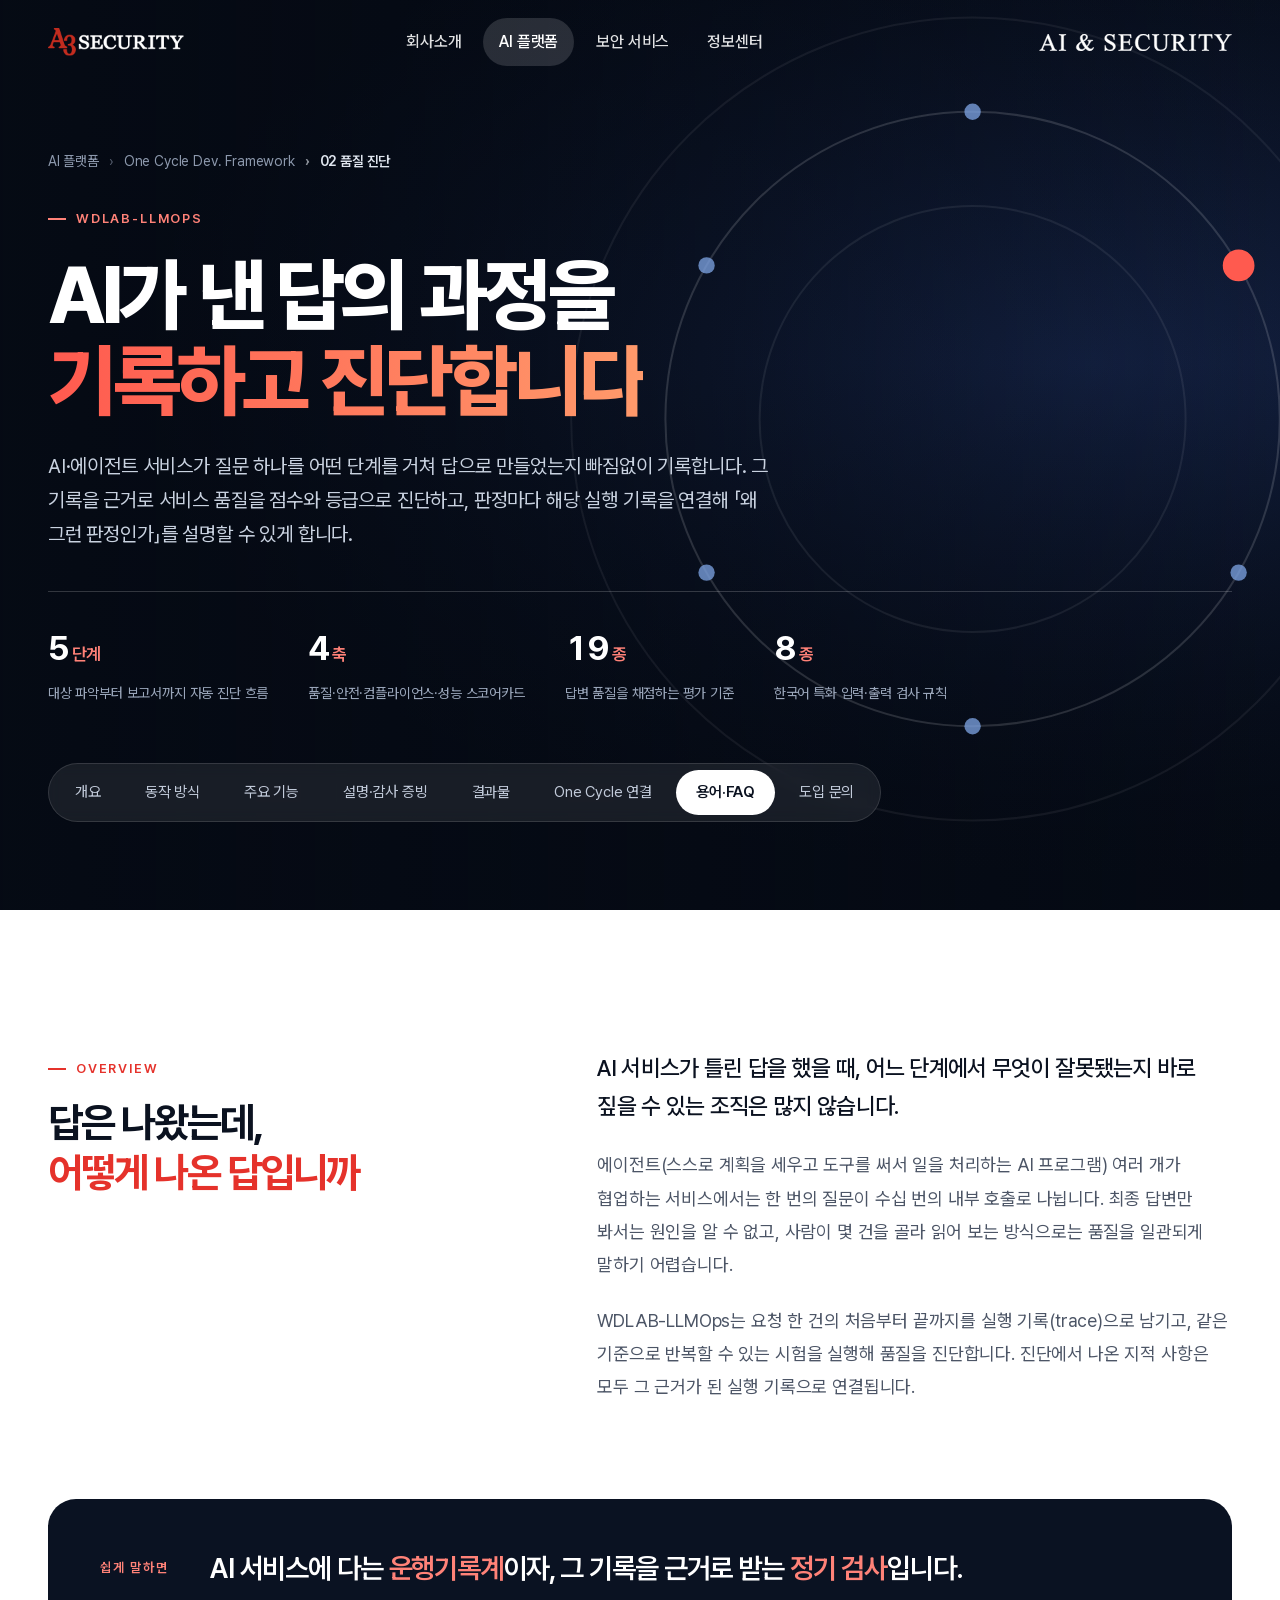
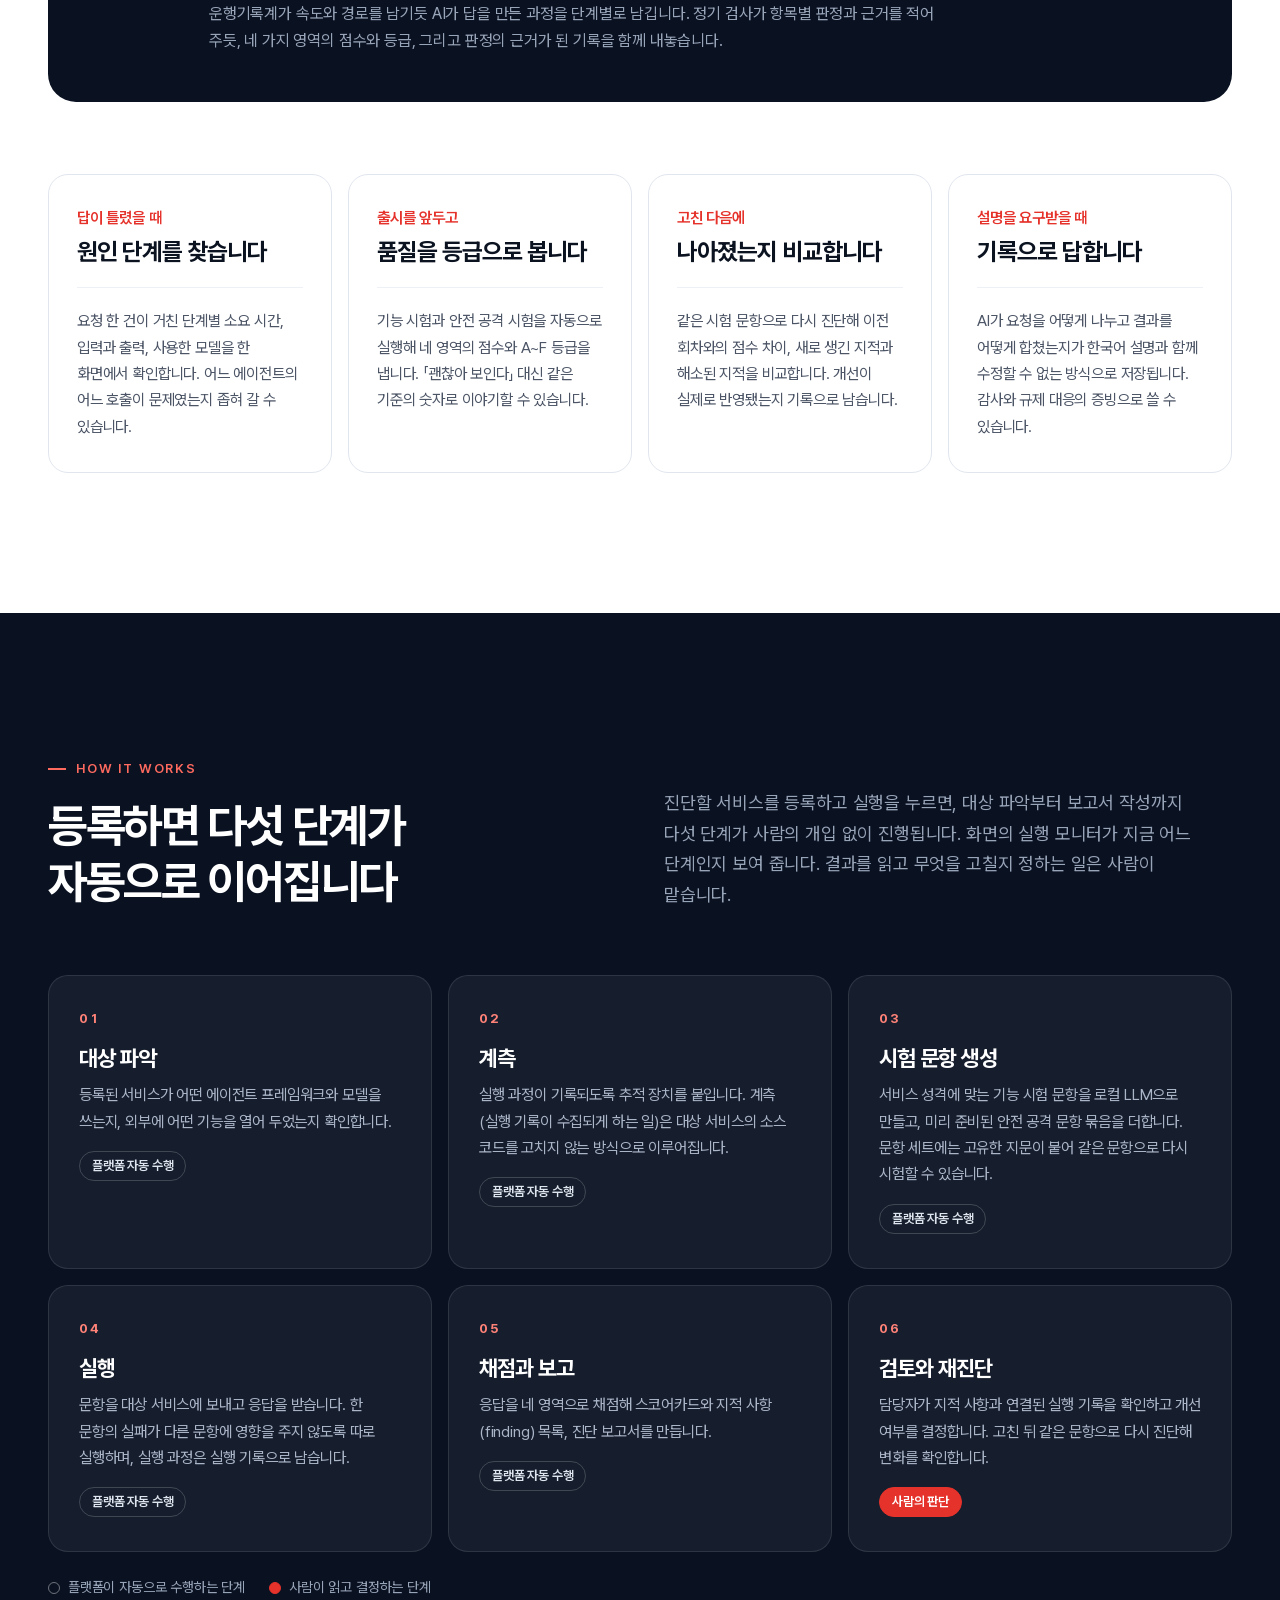
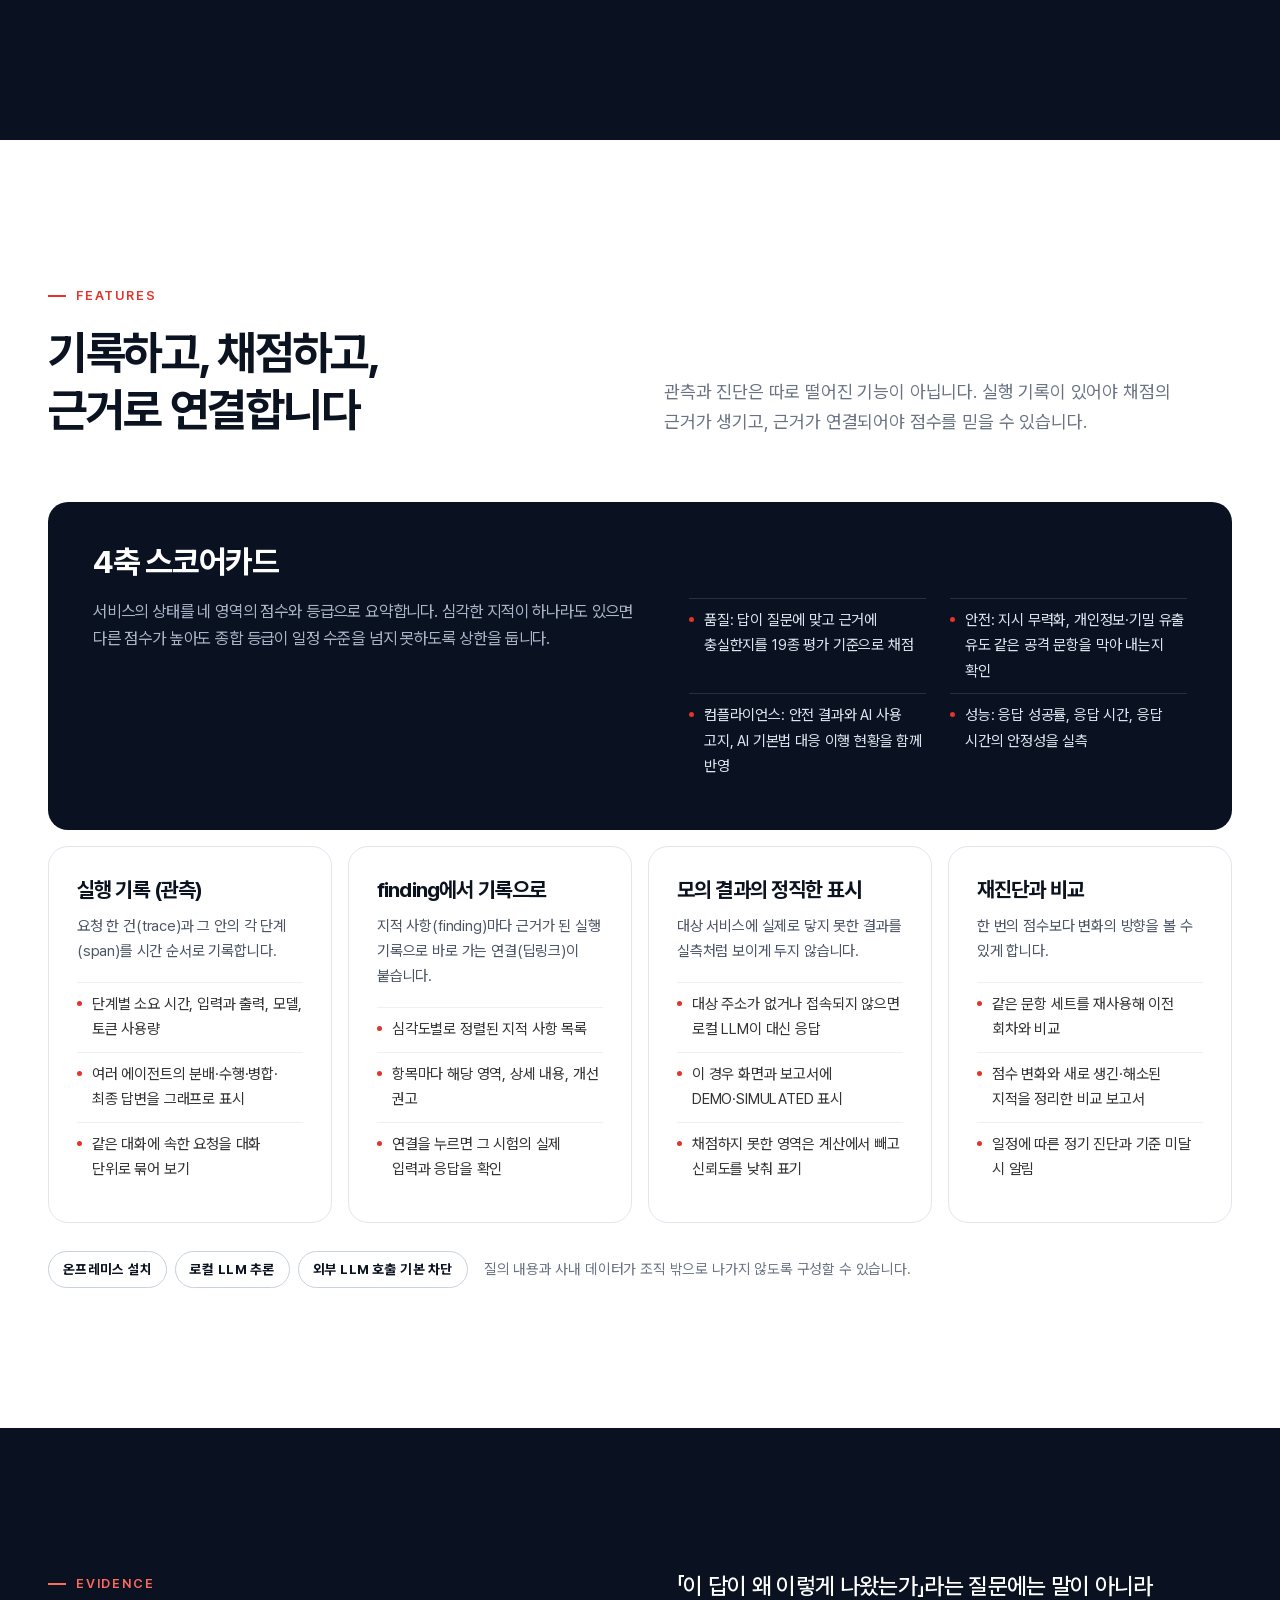
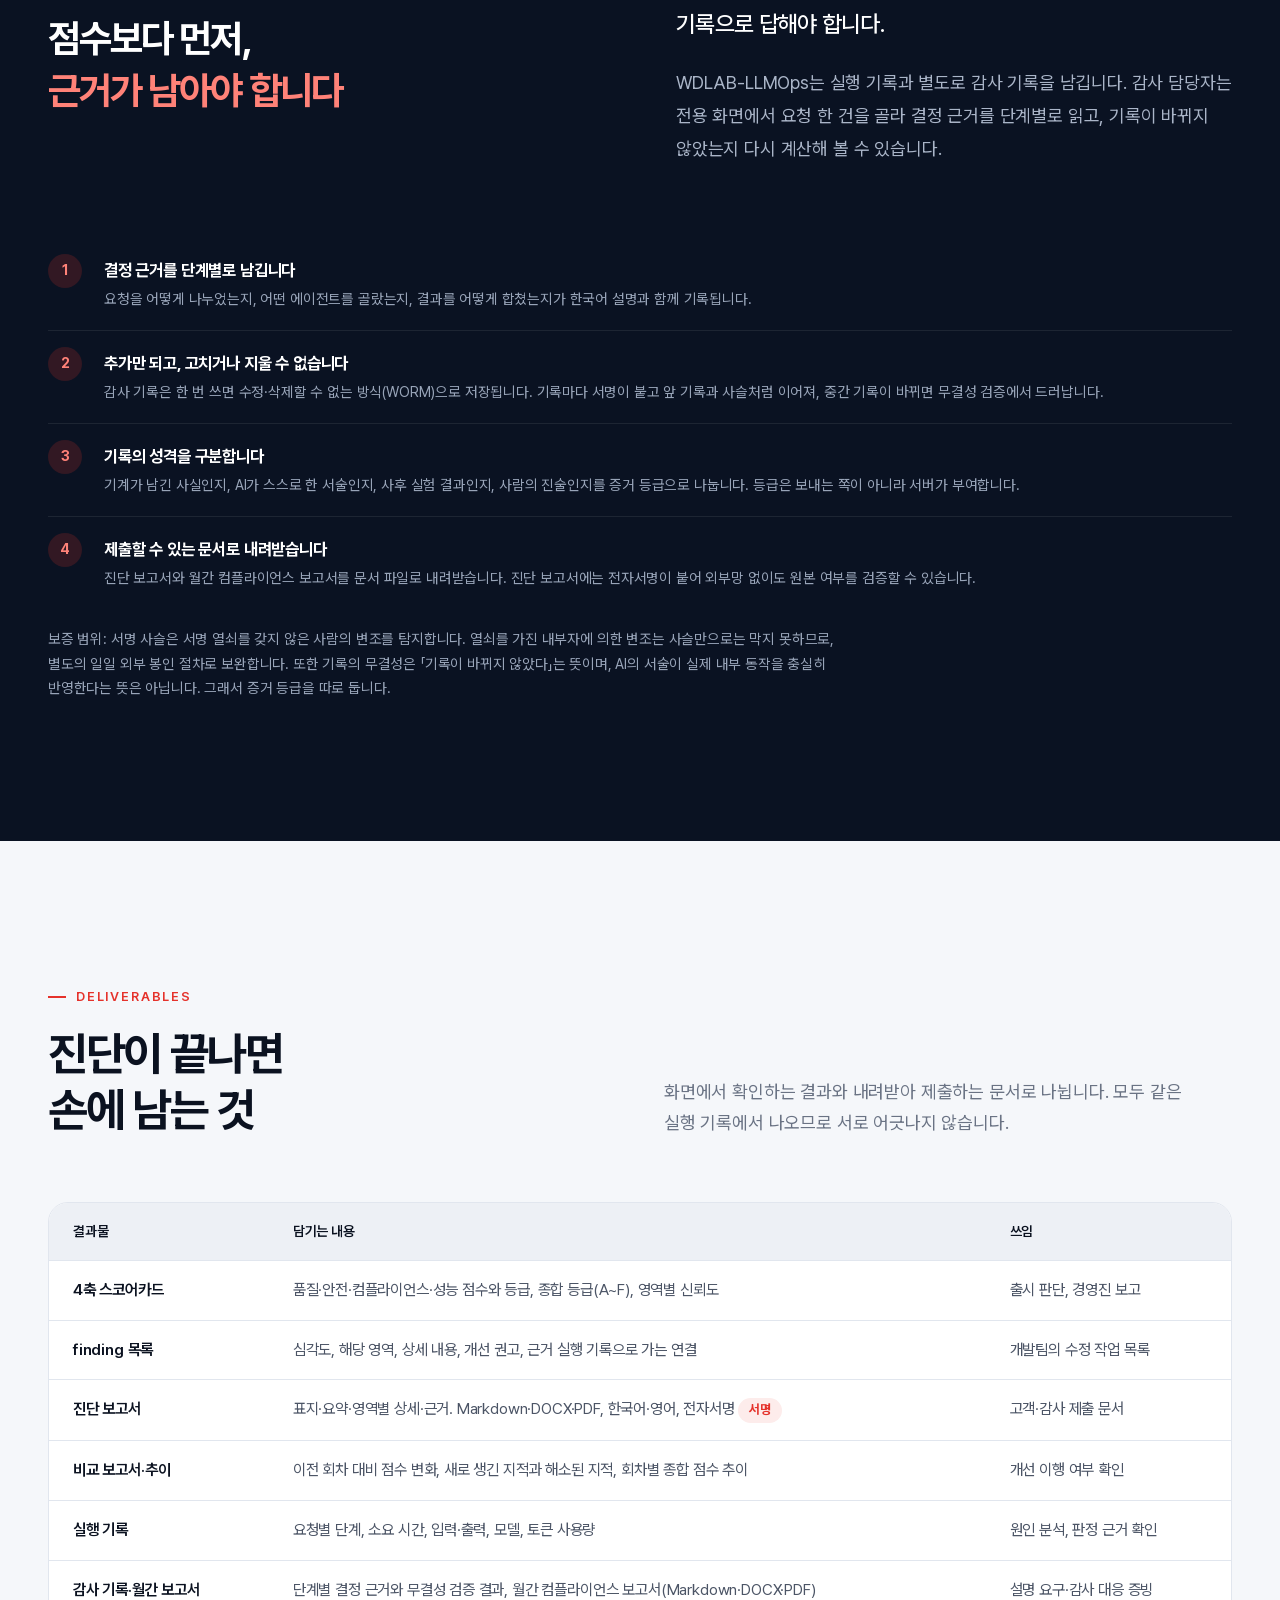
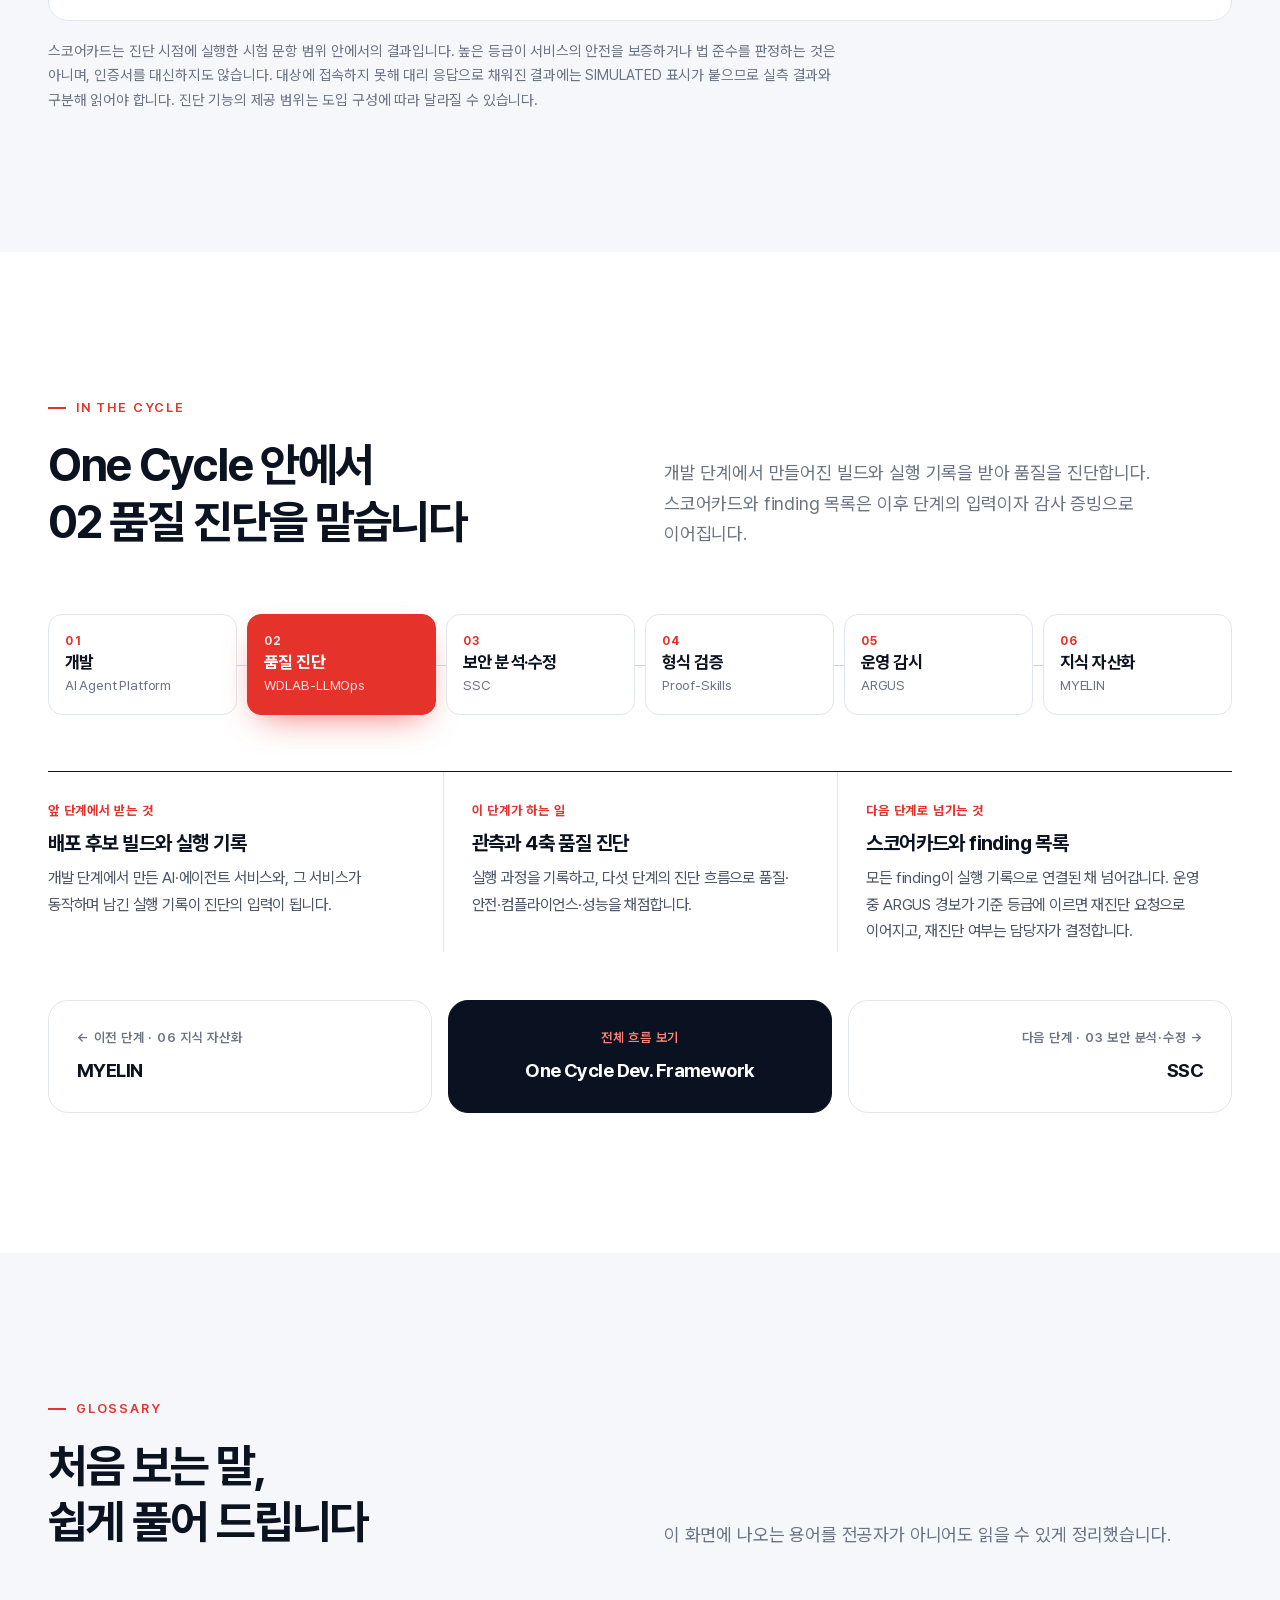
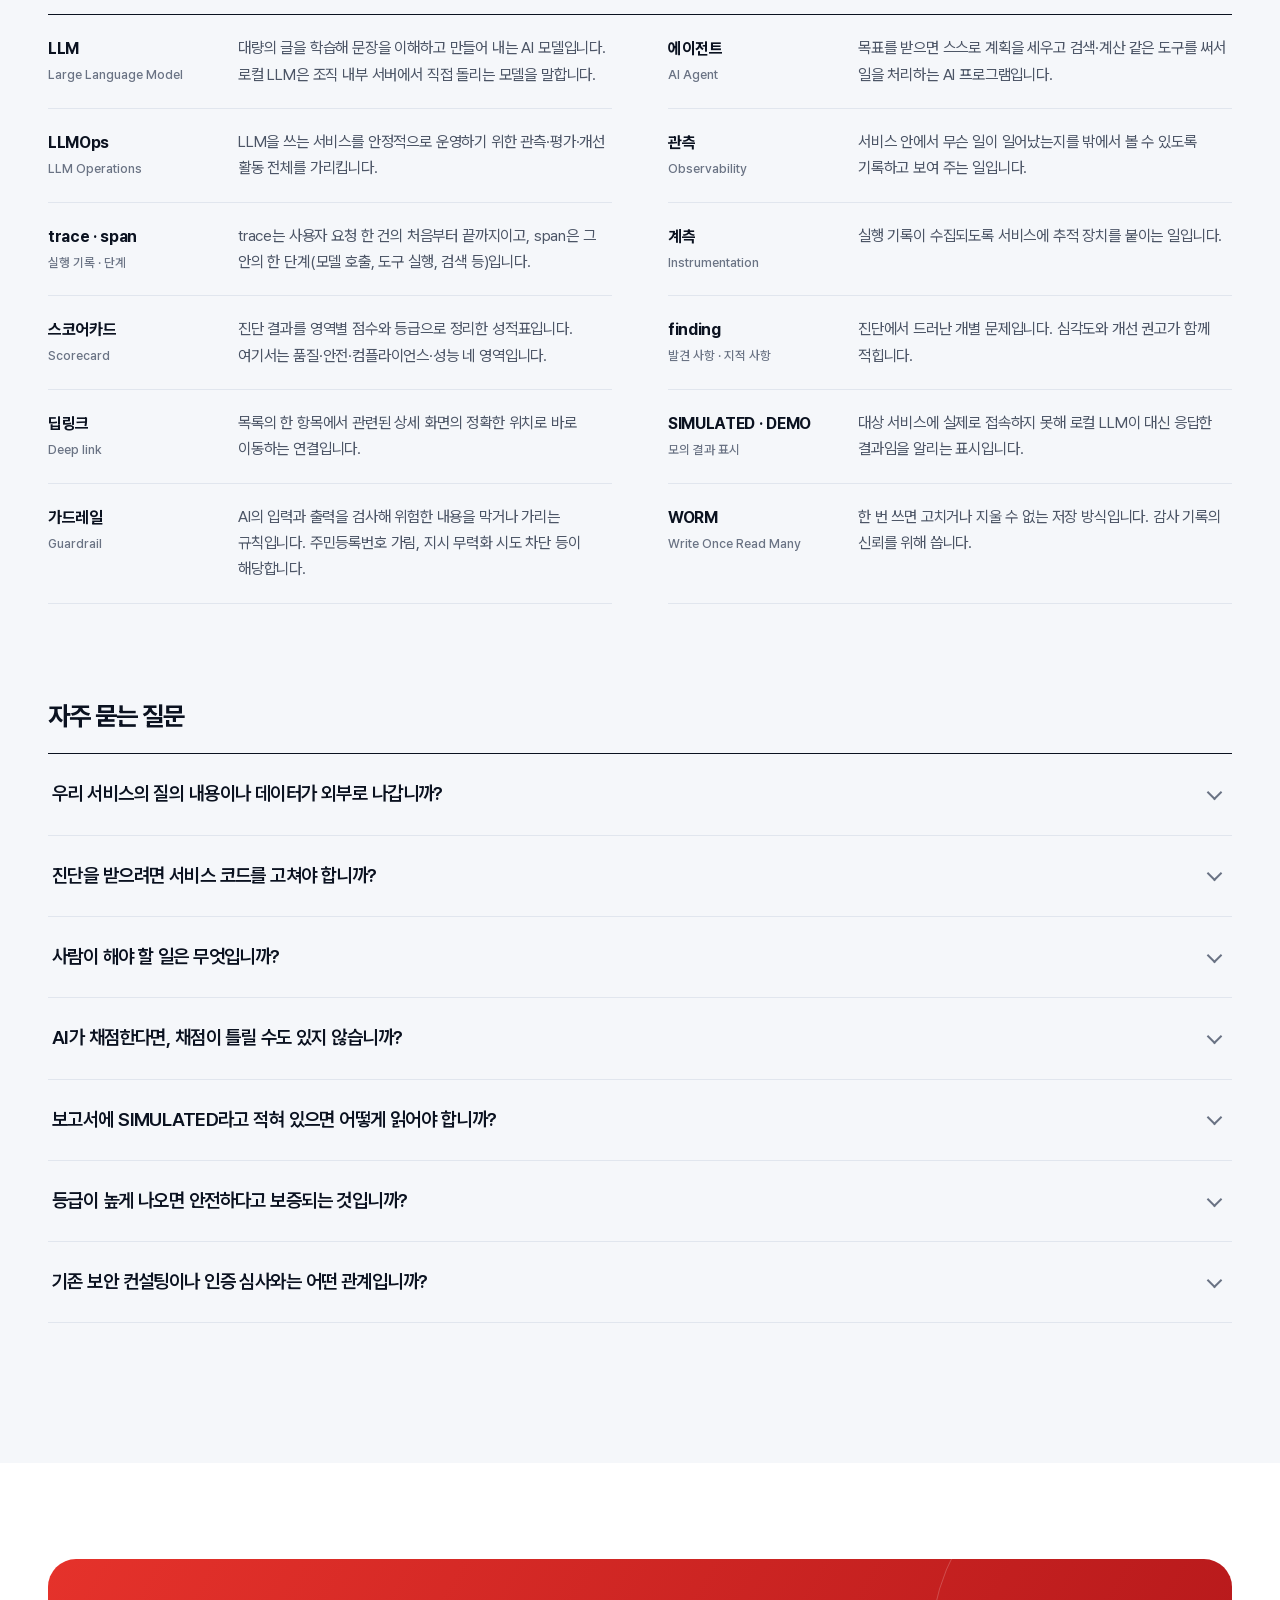
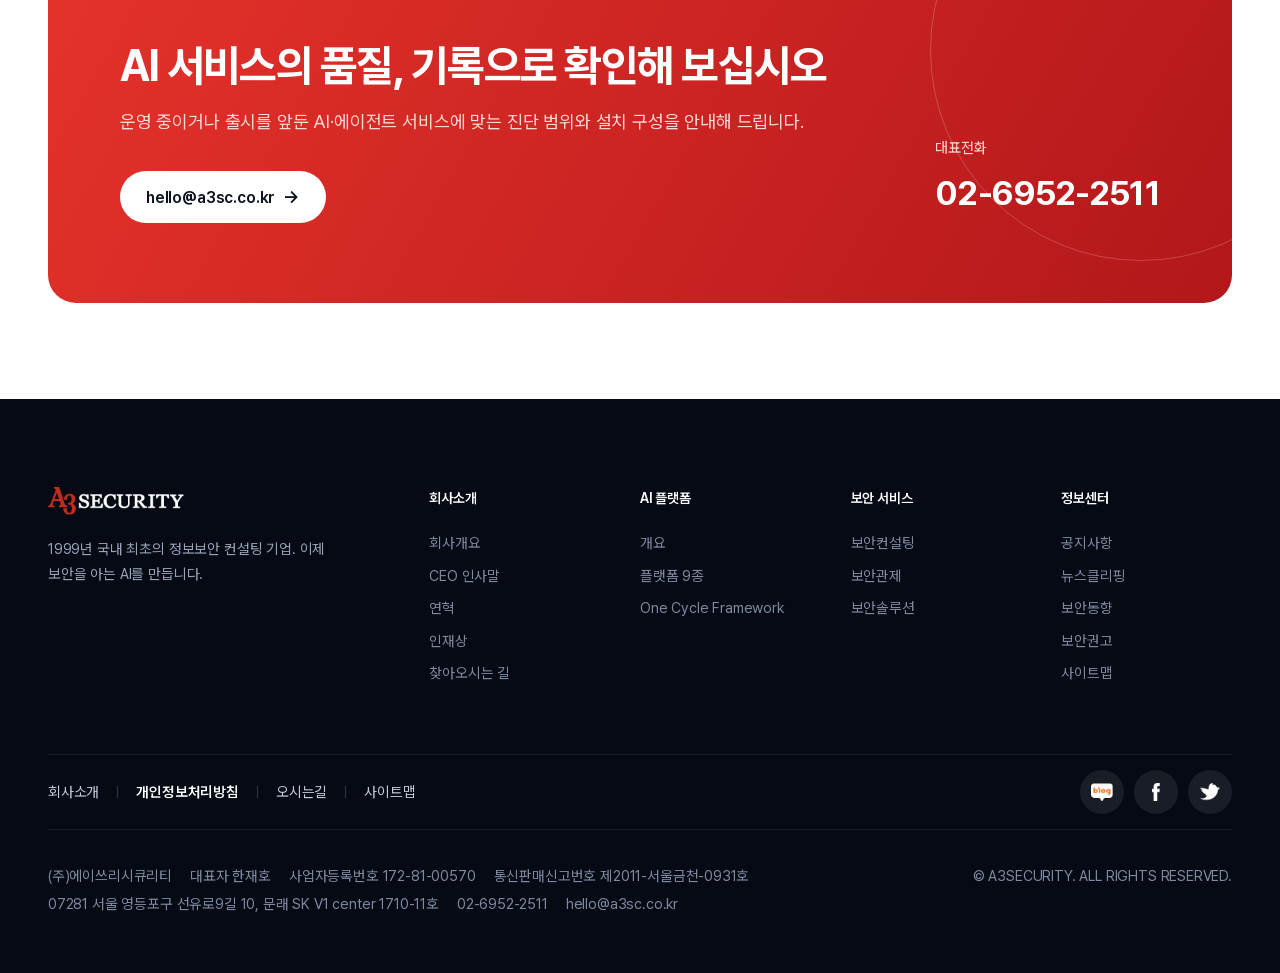
==== commit edc65c37: "Align wording with what is implemented (One Cycle v3.0 plan) Co-Authored-By: Claude Fable 5.2 <norep" ====
--- a/ISMA3SC003M6.html
+++ b/ISMA3SC003M6.html
@@ -164,7 +164,7 @@
   <div class="pd-io">
     <div><small>앞 단계에서 받는 것</small><b>배포 후보 빌드와 실행 기록</b><span>개발 단계에서 만든 AI·에이전트 서비스와, 그 서비스가 동작하며 남긴 실행 기록이 진단의 입력이 됩니다.</span></div>
     <div><small>이 단계가 하는 일</small><b>관측과 4축 품질 진단</b><span>실행 과정을 기록하고, 다섯 단계의 진단 흐름으로 품질·안전·컴플라이언스·성능을 채점합니다.</span></div>
-    <div><small>다음 단계로 넘기는 것</small><b>스코어카드와 finding 목록</b><span>모든 finding이 실행 기록으로 연결된 채 넘어갑니다. 운영 중 ARGUS 경보가 발생하면 이 단계의 재진단이 다시 호출됩니다.</span></div>
+    <div><small>다음 단계로 넘기는 것</small><b>스코어카드와 finding 목록</b><span>모든 finding이 실행 기록으로 연결된 채 넘어갑니다. 운영 중 ARGUS 경보가 기준 등급에 이르면 재진단 요청으로 이어지고, 재진단 여부는 담당자가 결정합니다.</span></div>
   </div>
   <nav class="pd-nav" aria-label="다른 플랫폼">
     <a class="prev" href="/a3sc/ISMA3SC003M10.do"><small>← 이전 단계 · 06 지식 자산화</small><b>MYELIN</b></a>
